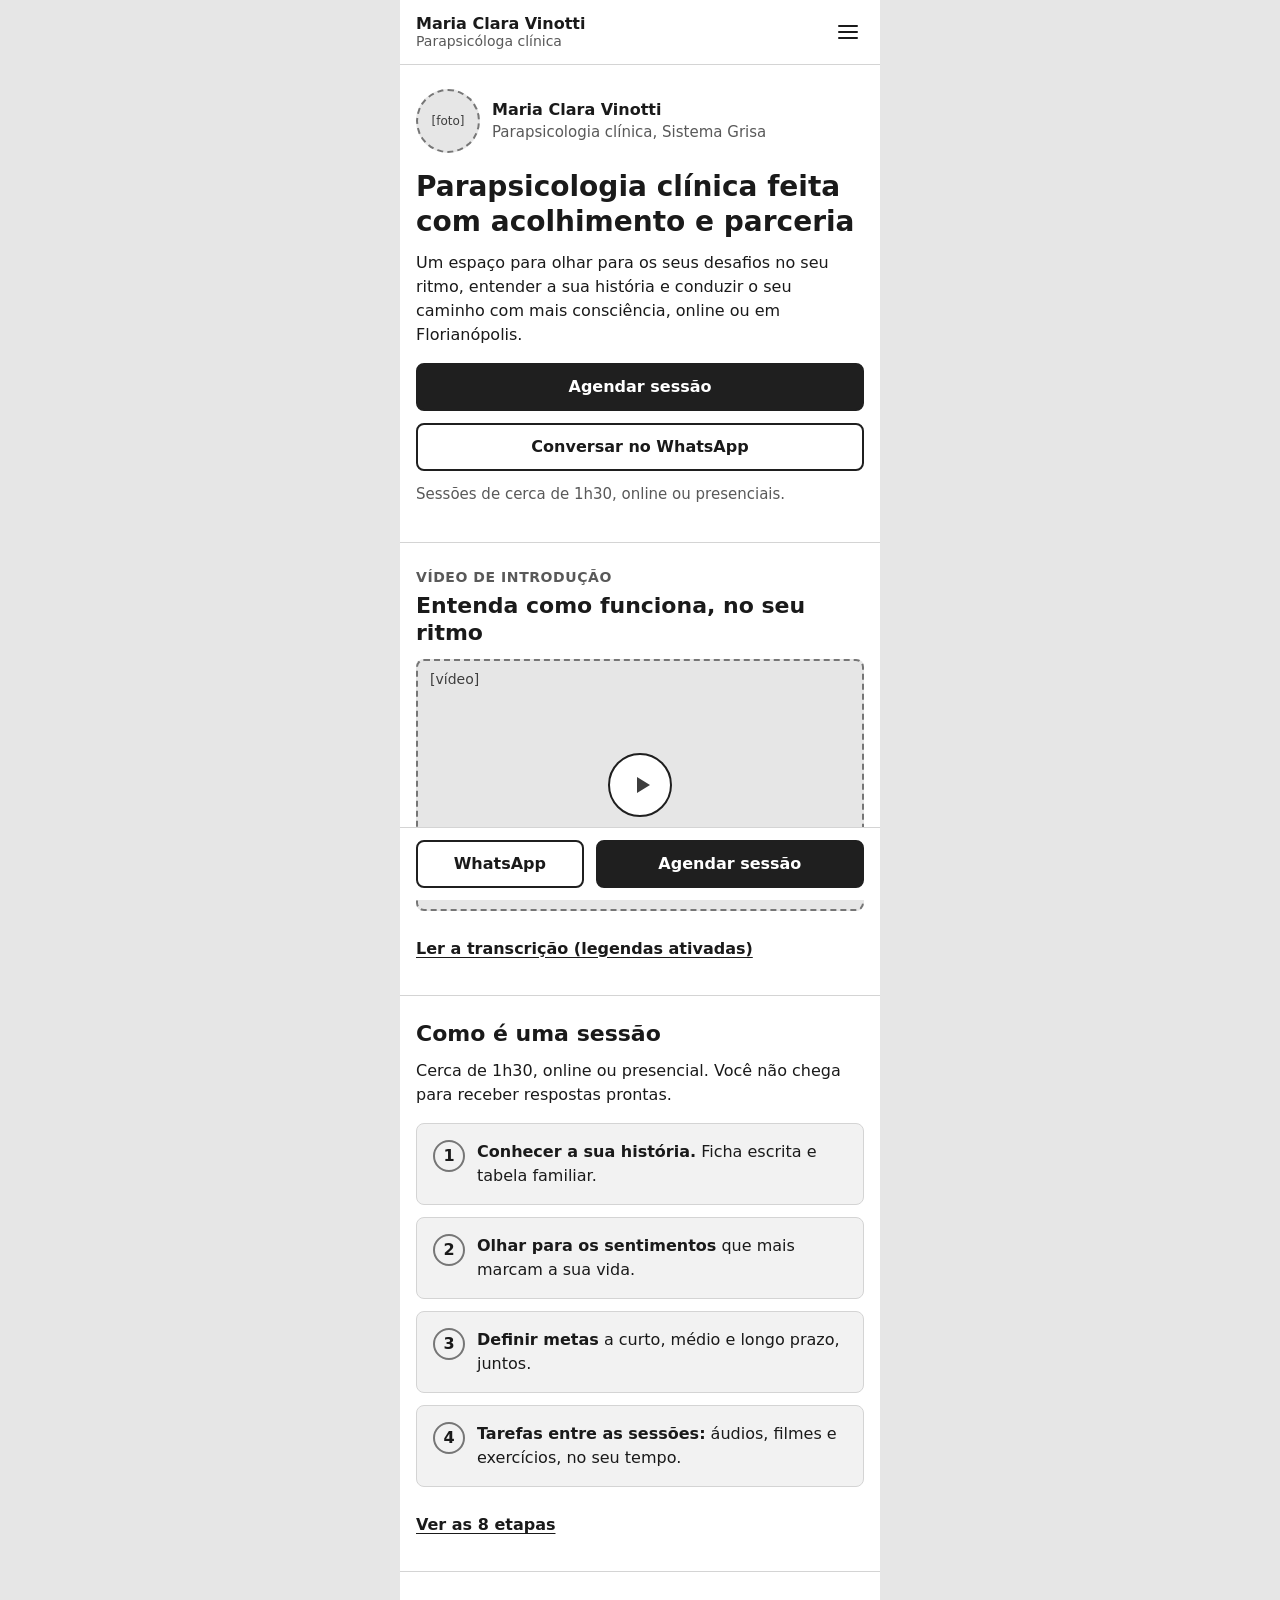
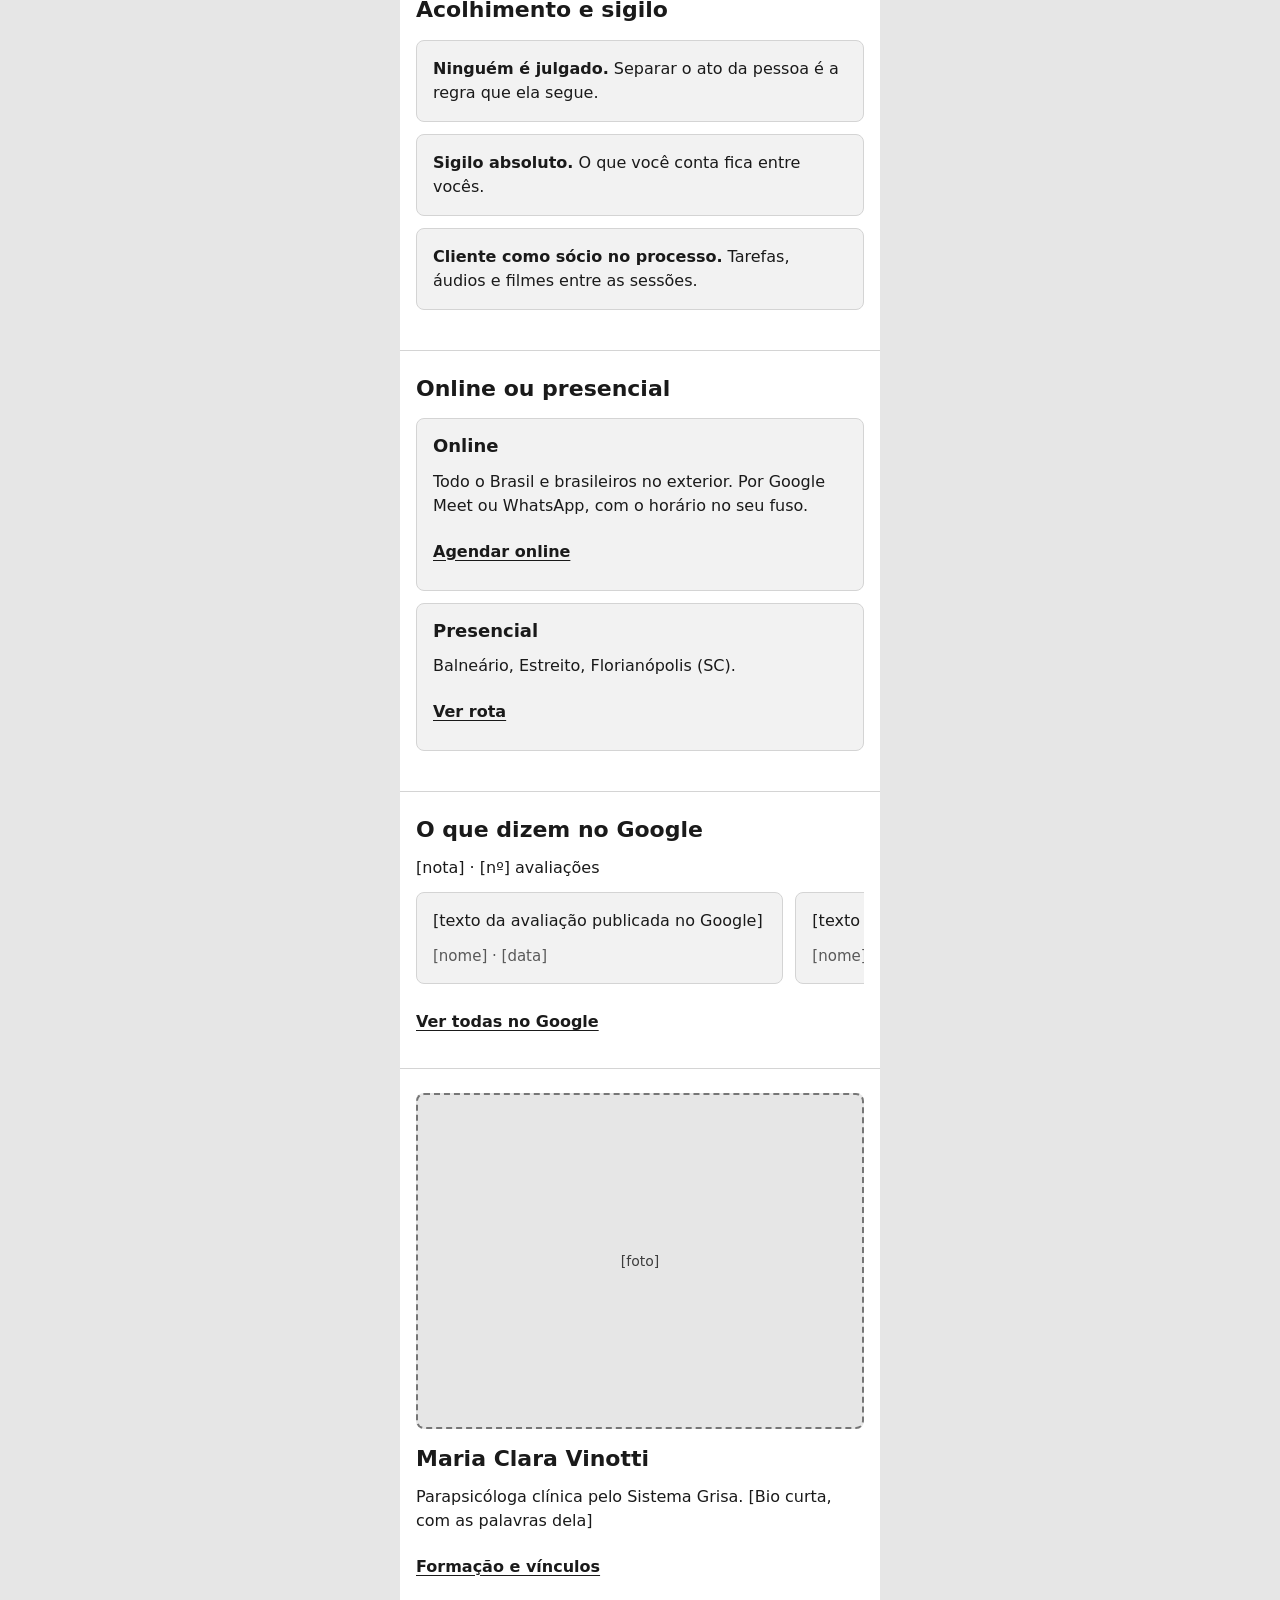
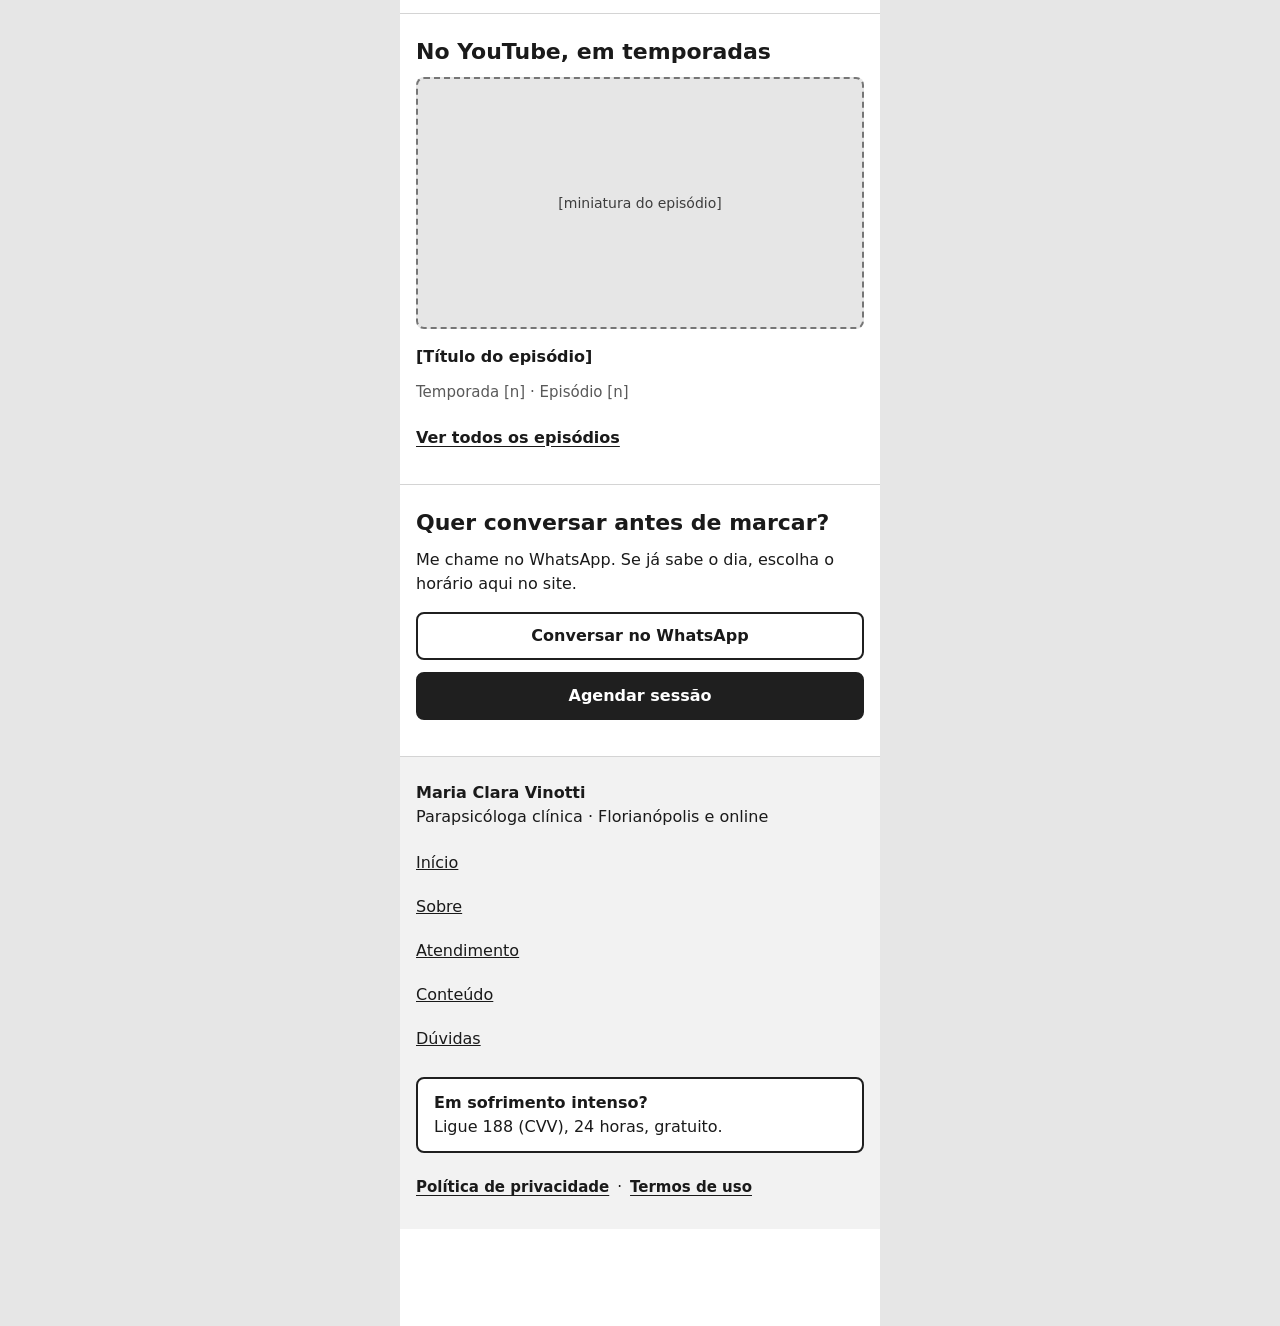
==== index.html @ f33746e4 "Etapa 6: agendamento, passos 2 e 3 Passo 2 com cartão-resumo, link Alterar que mantém as escolhas, c" ====
<!doctype html>
<html lang="pt-BR">
<head>
  <meta charset="utf-8">
  <meta name="viewport" content="width=device-width, initial-scale=1, viewport-fit=cover">
  <meta name="robots" content="noindex, nofollow">
  <title>Maria Clara Vinotti · Parapsicóloga clínica</title>
  <link rel="icon" href="data:,">
  <link rel="stylesheet" href="estilo.css">
</head>
<body>
<div class="app">

  <!-- Cabeçalho global (Início, Sobre, Atendimento, Conteúdo, Dúvidas) -->
  <header class="cabecalho" id="cabecalho-global">
    <a class="marca" href="#/inicio">
      <span class="marca-nome">Maria Clara Vinotti</span>
      <span class="marca-sub">Parapsicóloga clínica</span>
    </a>
    <button type="button" class="botao-icone" id="botao-menu" aria-label="Abrir menu" aria-expanded="false" aria-controls="menu">
      <svg viewBox="0 0 24 24" aria-hidden="true" focusable="false"><path d="M3 6h18M3 12h18M3 18h18" stroke="currentColor" stroke-width="2" stroke-linecap="round" fill="none"/></svg>
    </button>
  </header>

  <!-- Cabeçalho do fluxo de agendamento -->
  <header class="cabecalho cabecalho-fluxo" id="cabecalho-fluxo" hidden>
    <div class="fluxo-topo">
      <button type="button" class="botao-icone" id="botao-voltar" aria-label="Voltar">
        <svg viewBox="0 0 24 24" aria-hidden="true" focusable="false"><path d="M15 5l-7 7 7 7" stroke="currentColor" stroke-width="2.25" stroke-linecap="round" stroke-linejoin="round" fill="none"/></svg>
      </button>
      <h1 class="titulo-fluxo" id="titulo-fluxo" tabindex="-1">Agendar sessão</h1>
      <p class="titulo-fluxo" id="titulo-fluxo-texto" hidden>Agendar sessão</p>
    </div>
    <p class="passo-texto" id="passo-texto">Passo 1 de 3 · Modalidade, dia e horário</p>
    <div class="progresso" role="progressbar" aria-labelledby="passo-texto" aria-valuemin="0" aria-valuemax="100" aria-valuenow="33">
      <div class="progresso-barra" id="progresso-barra"></div>
    </div>
  </header>

  <main id="conteudo-principal">

    <!-- ===================== INÍCIO ===================== -->
    <section class="pagina" data-rota="inicio" hidden>
      <!-- 1. Abertura -->
      <div class="bloco">
        <div class="perfil">
          <div class="reservado reservado-redondo">[foto]</div>
          <p><strong>Maria Clara Vinotti</strong><br><span class="apoio">Parapsicologia clínica, Sistema Grisa</span></p>
        </div>
        <h1 tabindex="-1">Parapsicologia clínica feita com acolhimento e parceria</h1>
        <p>Um espaço para olhar para os seus desafios no seu ritmo, entender a sua história e conduzir o seu caminho com mais consciência, online ou em Florianópolis.</p>
        <div class="botoes">
          <a class="botao botao-principal" href="#/agendar/1" data-agendar="novo">Agendar sessão</a>
          <button type="button" class="botao botao-secundario" data-aviso="whatsapp">Conversar no WhatsApp</button>
        </div>
        <p class="apoio">Sessões de cerca de 1h30, online ou presenciais.</p>
      </div>

      <!-- 2. Vídeo -->
      <div class="bloco">
        <p class="rotulo">Vídeo de introdução</p>
        <h2>Entenda como funciona, no seu ritmo</h2>
        <div class="reservado reservado-16x9">
          <span class="reservado-texto">[vídeo]</span>
          <button type="button" class="botao-play" data-aviso="video" aria-label="Reproduzir vídeo de introdução">
            <svg viewBox="0 0 24 24" aria-hidden="true" focusable="false"><path d="M7 4l13 8-13 8z" fill="currentColor"/></svg>
          </button>
        </div>
        <button type="button" class="link" data-aviso="transcricao">Ler a transcrição (legendas ativadas)</button>
      </div>

      <!-- 3. Como é uma sessão -->
      <div class="bloco">
        <h2>Como é uma sessão</h2>
        <p>Cerca de 1h30, online ou presencial. Você não chega para receber respostas prontas.</p>
        <ol class="cartoes cartoes-numerados">
          <li class="cartao"><p><strong>Conhecer a sua história.</strong> Ficha escrita e tabela familiar.</p></li>
          <li class="cartao"><p><strong>Olhar para os sentimentos</strong> que mais marcam a sua vida.</p></li>
          <li class="cartao"><p><strong>Definir metas</strong> a curto, médio e longo prazo, juntos.</p></li>
          <li class="cartao"><p><strong>Tarefas entre as sessões:</strong> áudios, filmes e exercícios, no seu tempo.</p></li>
        </ol>
        <a class="link" href="#/atendimento/etapas">Ver as 8 etapas</a>
      </div>

      <!-- 4. Acolhimento e sigilo -->
      <div class="bloco">
        <h2>Acolhimento e sigilo</h2>
        <ul class="cartoes">
          <li class="cartao"><p><strong>Ninguém é julgado.</strong> Separar o ato da pessoa é a regra que ela segue.</p></li>
          <li class="cartao"><p><strong>Sigilo absoluto.</strong> O que você conta fica entre vocês.</p></li>
          <li class="cartao"><p><strong>Cliente como sócio no processo.</strong> Tarefas, áudios e filmes entre as sessões.</p></li>
        </ul>
      </div>

      <!-- 5. Online ou presencial -->
      <div class="bloco">
        <h2>Online ou presencial</h2>
        <div class="cartoes">
          <div class="cartao">
            <h3>Online</h3>
            <p>Todo o Brasil e brasileiros no exterior. Por Google Meet ou WhatsApp, com o horário no seu fuso.</p>
            <a class="link" href="#/agendar/1" data-agendar="online">Agendar online</a>
          </div>
          <div class="cartao">
            <h3>Presencial</h3>
            <p>Balneário, Estreito, Florianópolis (SC).</p>
            <a class="link" href="#/atendimento/presencial">Ver rota</a>
          </div>
        </div>
      </div>

      <!-- 6. Avaliações -->
      <div class="bloco">
        <h2 id="titulo-avaliacoes">O que dizem no Google</h2>
        <p>[nota] · [nº] avaliações</p>
        <ul class="rolagem-horizontal" tabindex="0" role="region" aria-labelledby="titulo-avaliacoes">
          <li class="cartao">
            <p>[texto da avaliação publicada no Google]</p>
            <p class="apoio">[nome] · [data]</p>
          </li>
          <li class="cartao">
            <p>[texto da avaliação publicada no Google]</p>
            <p class="apoio">[nome] · [data]</p>
          </li>
        </ul>
        <button type="button" class="link" data-aviso="avaliacoes">Ver todas no Google</button>
      </div>

      <!-- 7. Sobre resumido -->
      <div class="bloco">
        <div class="reservado reservado-4x3">[foto]</div>
        <h2>Maria Clara Vinotti</h2>
        <p>Parapsicóloga clínica pelo Sistema Grisa. [Bio curta, com as palavras dela]</p>
        <a class="link" href="#/sobre">Formação e vínculos</a>
      </div>

      <!-- 8. YouTube -->
      <div class="bloco">
        <h2>No YouTube, em temporadas</h2>
        <button type="button" class="reservado reservado-16x9 botao-reservado" data-aviso="video" aria-labelledby="titulo-episodio-inicio">[miniatura do episódio]</button>
        <p id="titulo-episodio-inicio"><strong>[Título do episódio]</strong></p>
        <p class="apoio">Temporada [n] · Episódio [n]</p>
        <a class="link" href="#/conteudo">Ver todos os episódios</a>
      </div>

      <!-- 9. Conversar antes -->
      <div class="bloco">
        <h2>Quer conversar antes de marcar?</h2>
        <p>Me chame no WhatsApp. Se já sabe o dia, escolha o horário aqui no site.</p>
        <div class="botoes">
          <button type="button" class="botao botao-secundario" data-aviso="whatsapp">Conversar no WhatsApp</button>
          <a class="botao botao-principal" href="#/agendar/1" data-agendar="novo">Agendar sessão</a>
        </div>
      </div>
    </section>

    <!-- ===================== SOBRE ===================== -->
    <section class="pagina" data-rota="sobre" hidden>
      <div class="bloco">
        <div class="reservado reservado-4x3">[foto profissional]</div>
        <h1 tabindex="-1">Maria Clara Vinotti</h1>
        <p class="apoio">Parapsicóloga clínica pelo Sistema Grisa</p>
        <p>[Biografia curta, com as palavras dela: quem é, há quanto tempo atende e como chegou à parapsicologia clínica.]</p>
        <div class="botoes">
          <a class="botao botao-principal" href="#/agendar/1" data-agendar="novo">Agendar sessão</a>
        </div>
      </div>

      <div class="bloco">
        <h2>Formação e vínculos</h2>
        <ul class="cartoes">
          <li class="cartao"><p><strong>Sistema Grisa.</strong> Formação inicial pelo IPAPPI e continuidade no Método Grisa.</p></li>
          <li class="cartao"><p><strong>Registro FATECPR,</strong> Curitiba.</p></li>
          <li class="cartao"><p><strong>ABPSIG.</strong> Associada, com carteira de parapsicóloga clínica.</p></li>
          <li class="cartao"><p><strong>Aprimoramento em hipnose,</strong> pelo Método Grisa.</p></li>
        </ul>
      </div>

      <div class="bloco">
        <h2>Como cheguei à parapsicologia</h2>
        <p>[Trajetória pessoal, nas palavras dela.]</p>
      </div>

      <div class="bloco">
        <h2>Como eu trabalho</h2>
        <ul class="cartoes">
          <li class="cartao"><p><strong>Ninguém é julgado.</strong> Separo o ato da pessoa.</p></li>
          <li class="cartao"><p><strong>Sigilo absoluto.</strong></p></li>
          <li class="cartao"><p><strong>Não prometo milagres.</strong> Ofereço acolhimento e parceria.</p></li>
        </ul>
      </div>

      <div class="bloco">
        <h2>Quer conversar antes de marcar?</h2>
        <div class="botoes">
          <button type="button" class="botao botao-secundario" data-aviso="whatsapp">Conversar no WhatsApp</button>
          <a class="botao botao-principal" href="#/agendar/1" data-agendar="novo">Agendar sessão</a>
        </div>
      </div>
    </section>

    <!-- ===================== ATENDIMENTO ===================== -->
    <section class="pagina" data-rota="atendimento" hidden>
      <div class="bloco">
        <h1 tabindex="-1">Atendimento</h1>
        <p>Sessões de cerca de 1h30, online ou presenciais.</p>
      </div>

      <div class="bloco">
        <h2>Online ou presencial</h2>
        <div class="cartoes">
          <div class="cartao">
            <h3>Online</h3>
            <p>Para todo o Brasil e brasileiros no exterior. Por Google Meet ou WhatsApp. Você escolhe o horário e vê no seu fuso.</p>
          </div>
          <div class="cartao" id="presencial">
            <h3 tabindex="-1">Presencial</h3>
            <p>Balneário, Estreito, Florianópolis (SC).</p>
            <div class="reservado reservado-4x3">[mapa do consultório]</div>
            <button type="button" class="botao botao-secundario" data-aviso="maps">Ver rota no Google Maps</button>
          </div>
        </div>
      </div>

      <div class="bloco">
        <h2>Horários</h2>
        <p>Terça a sexta, das 9h às 17h. Terças a quintas, até 21h.</p>
        <p class="apoio">Os horários livres aparecem na hora de agendar.</p>
      </div>

      <div class="bloco" id="etapas">
        <h2 tabindex="-1">As 8 etapas do processo</h2>
        <p>Cada pessoa segue no seu ritmo.</p>
        <ol class="cartoes cartoes-numerados">
          <li class="cartao"><p><strong>Sua história.</strong> Ficha de anamnese escrita.</p></li>
          <li class="cartao"><p><strong>Tabela familiar.</strong> A sua posição na família e a relação com os sentimentos.</p></li>
          <li class="cartao"><p><strong>Orientação.</strong> Estudos, áudios, relaxamento e respiração.</p></li>
          <li class="cartao"><p><strong>Terapia eletrônica.</strong> Áudios e filmes que ajudam a ver o passado com mais clareza.</p></li>
          <li class="cartao"><p><strong>Cinco maiores sentimentos</strong> nas principais fases da sua vida.</p></li>
          <li class="cartao"><p><strong>Metas</strong> a curto, médio e longo prazo.</p></li>
          <li class="cartao"><p><strong>Hipnose</strong> para compreender melhor a situação.</p></li>
          <li class="cartao"><p><strong>Tarefas em casa,</strong> no seu tempo, para organizar a mente.</p></li>
        </ol>
      </div>

      <div class="bloco">
        <h2>Pacote de 5 sessões</h2>
        <p>Pensado para dar sequência ao trabalho, com até 15 dias entre uma sessão e a próxima.</p>
        <p>Em caso de imprevisto, avise sobre o cancelamento e remarque o quanto antes, para não perder a continuidade.</p>
        <div class="botoes">
          <button type="button" class="botao botao-principal" data-aviso="whatsapp">Solicitar pacote pelo WhatsApp</button>
        </div>
        <p class="apoio">Os valores são informados pelo WhatsApp.</p>
      </div>

      <div class="bloco">
        <h2>Pronto para marcar?</h2>
        <div class="botoes">
          <a class="botao botao-principal" href="#/agendar/1" data-agendar="novo">Agendar sessão</a>
          <button type="button" class="botao botao-secundario" data-aviso="whatsapp">Conversar no WhatsApp</button>
        </div>
      </div>
    </section>

    <!-- ===================== CONTEÚDO ===================== -->
    <section class="pagina" data-rota="conteudo" hidden>
      <div class="bloco">
        <h1 tabindex="-1">Conteúdo</h1>
        <p>Um vídeo por semana, em temporadas, sobre um tema escolhido pela Maria Clara.</p>
      </div>

      <div class="bloco">
        <p class="rotulo">Episódio em destaque</p>
        <div class="reservado reservado-16x9">
          <span class="reservado-texto">[vídeo]</span>
          <button type="button" class="botao-play" data-aviso="video" aria-labelledby="titulo-destaque">
            <svg viewBox="0 0 24 24" aria-hidden="true" focusable="false"><path d="M7 4l13 8-13 8z" fill="currentColor"/></svg>
          </button>
        </div>
        <p id="titulo-destaque"><strong>[Título do episódio]</strong></p>
        <p class="apoio">Temporada [n] · Episódio [n]</p>
      </div>

      <div class="bloco">
        <h2 id="titulo-temporadas">Temporadas</h2>
        <div class="temporadas" role="group" aria-labelledby="titulo-temporadas">
          <button type="button" class="botao botao-alternar" data-temporada="1" aria-pressed="true">Temporada 1</button>
          <button type="button" class="botao botao-alternar" data-temporada="2" aria-pressed="false">Temporada 2</button>
          <button type="button" class="botao botao-alternar" data-temporada="3" aria-pressed="false">Temporada 3</button>
        </div>
        <ul class="episodios" id="lista-episodios"></ul>
      </div>

      <div class="bloco">
        <h2>Acompanhe no YouTube</h2>
        <div class="botoes">
          <button type="button" class="botao botao-principal" data-aviso="youtube">Inscrever-se no canal</button>
        </div>
      </div>

      <div class="bloco">
        <h2>Quer conversar antes de marcar?</h2>
        <div class="botoes">
          <button type="button" class="botao botao-secundario" data-aviso="whatsapp">Conversar no WhatsApp</button>
          <a class="botao botao-principal" href="#/agendar/1" data-agendar="novo">Agendar sessão</a>
        </div>
      </div>
    </section>

    <!-- ===================== DÚVIDAS ===================== -->
    <section class="pagina" data-rota="duvidas" hidden>
      <div class="bloco">
        <h1 tabindex="-1">Dúvidas</h1>
        <p>Respostas curtas para as perguntas de quem está chegando.</p>
      </div>

      <div class="bloco">
        <div class="acordeao">
          <details>
            <summary>O que é parapsicologia clínica?</summary>
            <div class="resposta"><p>[Explicação simples, com as palavras dela.]</p></div>
          </details>
          <details>
            <summary>Como é uma sessão?</summary>
            <div class="resposta">
              <p>Cerca de 1h30, online ou presencial. Começamos conhecendo a sua história e seguimos no seu ritmo, com metas definidas juntos.</p>
              <a class="link" href="#/atendimento/etapas">Ver as 8 etapas</a>
            </div>
          </details>
          <details>
            <summary>Alguém vai me julgar?</summary>
            <div class="resposta"><p>Não. Aqui ninguém é julgado: a regra é separar o ato da pessoa.</p></div>
          </details>
          <details>
            <summary>Meus dados ficam em sigilo?</summary>
            <div class="resposta"><p>Sim. O sigilo é absoluto.</p></div>
          </details>
          <details>
            <summary>Como funciona o atendimento online?</summary>
            <div class="resposta"><p>Por Google Meet ou WhatsApp, com o horário mostrado no seu fuso.</p></div>
          </details>
          <details>
            <summary>Como funciona o pacote de 5 sessões?</summary>
            <div class="resposta"><p>São cinco sessões, com até 15 dias entre elas. Você solicita pelo WhatsApp.</p></div>
          </details>
          <details>
            <summary>Quanto custa e como pago?</summary>
            <div class="resposta"><p>Os valores são informados pelo WhatsApp. O pagamento é por Pix, dinheiro ou transferência.</p></div>
          </details>
          <details>
            <summary>E se eu precisar remarcar?</summary>
            <div class="resposta"><p>Avise assim que souber e remarque o quanto antes, para não perder a continuidade.</p></div>
          </details>
        </div>
      </div>

      <div class="bloco">
        <h2>Não encontrou a sua dúvida?</h2>
        <div class="botoes">
          <button type="button" class="botao botao-principal" data-aviso="whatsapp">Perguntar no WhatsApp</button>
        </div>
      </div>
    </section>

    <!-- ===================== AGENDAR · PASSO 1 ===================== -->
    <section class="pagina fluxo" data-rota="agendar-1" hidden>
      <form id="form-passo1" novalidate>
        <div class="bloco">
          <fieldset class="opcoes">
            <legend>Como você prefere?</legend>
            <label class="cartao-radio">
              <input type="radio" name="modalidade" value="online">
              <span><strong>Online</strong><span class="opcao-apoio">Google Meet ou WhatsApp</span></span>
            </label>
            <label class="cartao-radio">
              <input type="radio" name="modalidade" value="presencial">
              <span><strong>Presencial</strong><span class="opcao-apoio">Balneário, Estreito</span></span>
            </label>
          </fieldset>

          <div class="campo">
            <label for="fuso">Horários no seu fuso</label>
            <select id="fuso" name="fuso">
              <option value="brasilia">Brasília (UTC−3)</option>
              <option value="lisboa">Lisboa (UTC+0)</option>
              <option value="londres">Londres (UTC+0)</option>
              <option value="nova-york">Nova York (UTC−5)</option>
            </select>
          </div>
        </div>

        <div class="bloco">
          <div class="calendario-topo">
            <button type="button" class="botao-icone botao-mes" id="mes-anterior" aria-label="Mês anterior">
              <svg viewBox="0 0 24 24" aria-hidden="true" focusable="false"><path d="M15 5l-7 7 7 7" stroke="currentColor" stroke-width="2.25" stroke-linecap="round" stroke-linejoin="round" fill="none"/></svg>
            </button>
            <p class="mes-nome" id="mes-nome" aria-live="polite"></p>
            <button type="button" class="botao-icone botao-mes" id="proximo-mes" aria-label="Próximo mês">
              <svg viewBox="0 0 24 24" aria-hidden="true" focusable="false"><path d="M9 5l7 7-7 7" stroke="currentColor" stroke-width="2.25" stroke-linecap="round" stroke-linejoin="round" fill="none"/></svg>
            </button>
          </div>
          <table class="calendario" aria-labelledby="mes-nome">
            <thead>
              <tr>
                <th scope="col"><abbr title="Domingo">D</abbr></th>
                <th scope="col"><abbr title="Segunda">S</abbr></th>
                <th scope="col"><abbr title="Terça">T</abbr></th>
                <th scope="col"><abbr title="Quarta">Q</abbr></th>
                <th scope="col"><abbr title="Quinta">Q</abbr></th>
                <th scope="col"><abbr title="Sexta">S</abbr></th>
                <th scope="col"><abbr title="Sábado">S</abbr></th>
              </tr>
            </thead>
            <tbody id="calendario-dias"></tbody>
          </table>
          <p class="apoio">Dias com borda têm horário livre. Os demais estão ocupados ou fora do atendimento.</p>

          <div class="area-horarios" id="area-horarios" hidden>
            <h2 id="titulo-dia"></h2>
            <div class="grade-horarios" id="grade-horarios" role="group" aria-labelledby="titulo-dia"></div>
            <p class="apoio">Cada sessão dura cerca de 1h30.</p>
          </div>
        </div>

        <div class="rodape-passo" id="rodape-passo1">
          <p class="erro" id="erro-passo1" aria-live="polite"></p>
          <button type="submit" class="botao botao-principal" aria-describedby="erro-passo1">Continuar</button>
          <button type="button" class="link" data-aviso="whatsapp">Prefere conversar antes? WhatsApp</button>
          <p class="cvv-linha">Em sofrimento intenso? Ligue 188 (CVV).</p>
        </div>
      </form>
    </section>

    <!-- ===================== AGENDAR · PASSO 2 ===================== -->
    <section class="pagina fluxo" data-rota="agendar-2" hidden>
      <div class="bloco">
        <div class="cartao resumo">
          <p class="resumo-linha1" id="resumo-linha1"></p>
          <p class="apoio" id="resumo-linha2"></p>
          <a class="link" href="#/agendar/1">Alterar</a>
        </div>
      </div>

      <form class="bloco" id="form-passo2" novalidate>
        <div class="campo">
          <label for="nome">Nome completo</label>
          <input type="text" id="nome" name="nome" autocomplete="name" aria-describedby="erro-nome">
          <p class="erro" id="erro-nome"></p>
        </div>

        <div class="campo">
          <label for="email">E-mail</label>
          <p class="apoio campo-apoio" id="apoio-email">Para receber o convite com o link do Google Meet.</p>
          <input type="email" id="email" name="email" autocomplete="email" aria-describedby="apoio-email erro-email">
          <p class="erro" id="erro-email"></p>
        </div>

        <div class="campo">
          <label for="whatsapp">WhatsApp</label>
          <p class="apoio campo-apoio" id="apoio-whatsapp">Com DDD, ou com o código do país se você mora fora.</p>
          <input type="tel" id="whatsapp" name="whatsapp" autocomplete="tel" aria-describedby="apoio-whatsapp erro-whatsapp">
          <p class="erro" id="erro-whatsapp"></p>
        </div>

        <div class="campo">
          <label for="como-conheceu">Como conheceu?</label>
          <select id="como-conheceu" name="como-conheceu" aria-describedby="erro-como-conheceu">
            <option value=""></option>
            <option>Pesquisa no Google</option>
            <option>Indicação</option>
            <option>YouTube</option>
            <option>Redes sociais</option>
            <option>Outro</option>
          </select>
          <p class="erro" id="erro-como-conheceu"></p>
        </div>

        <div class="campo">
          <label class="caixa-selecao" for="privacidade">
            <input type="checkbox" id="privacidade" name="privacidade" aria-describedby="erro-privacidade">
            <span>Li a política de privacidade. Nome, e-mail e telefone são usados só para marcar e confirmar a sessão, e vistos pela Maria Clara e pela ferramenta de agendamento.</span>
          </label>
          <p class="erro" id="erro-privacidade"></p>
        </div>

        <div class="botoes">
          <button type="submit" class="botao botao-principal">Enviar solicitação</button>
        </div>
        <p class="apoio">Na primeira sessão, a Maria Clara confirma o horário.</p>
        <p class="apoio">Em sofrimento intenso? Ligue 188 (CVV).</p>
      </form>
    </section>

    <!-- ===================== AGENDAR · PASSO 3 ===================== -->
    <section class="pagina fluxo" data-rota="agendar-3" hidden>
      <div class="bloco">
        <div class="icone-ok" aria-hidden="true">✓</div>
        <h1 role="status" tabindex="-1">Solicitação enviada</h1>
        <p>A Maria Clara recebeu o seu pedido e confirma o horário por e-mail e WhatsApp em até 1 dia útil.</p>
        <div class="cartao resumo">
          <p class="resumo-linha1" id="confirmacao-linha1"></p>
          <p class="apoio" id="confirmacao-linha2"></p>
        </div>
      </div>

      <div class="bloco">
        <h2>O que acontece agora</h2>
        <ol class="cartoes cartoes-numerados">
          <li class="cartao"><p>Você recebe a confirmação do horário.</p></li>
          <li class="cartao"><p>Se for online, o convite com o link do Google Meet chega no seu e-mail. Se for presencial, a rota para o consultório.</p></li>
          <li class="cartao"><p>Na primeira sessão, você preenche uma ficha escrita sobre a sua história.</p></li>
        </ol>
        <div class="botoes">
          <button type="button" class="botao botao-secundario" data-aviso="whatsapp">Conversar no WhatsApp</button>
          <button type="button" class="botao botao-principal" id="voltar-inicio">Voltar ao início</button>
        </div>
        <div class="caixa-cvv">
          <p><strong>Em sofrimento intenso?</strong></p>
          <p>Ligue 188 (CVV), 24 horas, gratuito.</p>
        </div>
      </div>
    </section>

  </main>

  <!-- Rodapé global -->
  <footer class="rodape" id="rodape">
    <p class="rodape-nome">Maria Clara Vinotti</p>
    <p>Parapsicóloga clínica · Florianópolis e online</p>
    <ul>
      <li><a href="#/inicio">Início</a></li>
      <li><a href="#/sobre">Sobre</a></li>
      <li><a href="#/atendimento">Atendimento</a></li>
      <li><a href="#/conteudo">Conteúdo</a></li>
      <li><a href="#/duvidas">Dúvidas</a></li>
    </ul>
    <div class="caixa-cvv">
      <p><strong>Em sofrimento intenso?</strong></p>
      <p>Ligue 188 (CVV), 24 horas, gratuito.</p>
    </div>
    <p class="rodape-legal">
      <button type="button" class="link" data-aviso="pagina">Política de privacidade</button>
      <span aria-hidden="true">·</span>
      <button type="button" class="link" data-aviso="pagina">Termos de uso</button>
    </p>
  </footer>

</div>

<!-- Barra fixa na base -->
<div class="barra-fixa" id="barra-fixa">
  <button type="button" class="botao botao-secundario" data-aviso="whatsapp">WhatsApp</button>
  <a class="botao botao-principal" href="#/agendar/1" data-agendar="novo">Agendar sessão</a>
</div>

<!-- Menu -->
<div class="menu-fundo" id="menu-fundo" hidden></div>
<nav class="menu" id="menu" tabindex="-1" hidden>
  <ul>
    <li><a href="#/inicio">Início</a></li>
    <li><a href="#/sobre">Sobre</a></li>
    <li><a href="#/atendimento">Atendimento</a></li>
    <li><a href="#/conteudo">Conteúdo</a></li>
    <li><a href="#/duvidas">Dúvidas</a></li>
  </ul>
  <button type="button" class="botao botao-secundario" id="botao-fechar-menu">Fechar</button>
</nav>

<!-- Aviso temporário das interações simuladas -->
<div class="aviso" id="aviso" role="status" aria-live="polite"></div>

<script src="app.js"></script>
</body>
</html>
---- estilo.css ----
/* Percurso: protótipo de teste em fidelidade baixa.
   Só cinzas neutros e uma cor escura para os botões principais. */

:root {
  --fundo: #ffffff;
  --superficie: #f2f2f2;
  --superficie-forte: #e6e6e6;
  --linha: #d4d4d4;
  --borda: #767676;      /* bordas de controles: contraste ≥ 3:1 */
  --texto: #1a1a1a;
  --texto-suave: #595959; /* ≥ 4,5:1 sobre branco e sobre --superficie */
  --escuro: #1f1f1f;      /* botões principais */
  --sobre-escuro: #ffffff;
  --foco: #1a1a1a;
  --altura-barra: 0px;    /* atualizada pelo app.js */
  --raio: 8px;
  color-scheme: light;
}

*,
*::before,
*::after {
  box-sizing: border-box;
}

html {
  -webkit-text-size-adjust: 100%;
  text-size-adjust: 100%;
}

body {
  margin: 0;
  background: var(--superficie-forte);
  color: var(--texto);
  font-family: system-ui, -apple-system, "Segoe UI", Roboto, sans-serif;
  font-size: 1rem;
  line-height: 1.5;
  -webkit-tap-highlight-color: rgba(0, 0, 0, 0.08);
}

body.menu-aberto {
  overflow: hidden;
}

[hidden] {
  display: none !important;
}

.app {
  max-width: 480px;
  min-height: 100vh;
  margin: 0 auto;
  background: var(--fundo);
  padding-bottom: calc(var(--altura-barra) + 24px);
}

h1,
h2,
h3 {
  line-height: 1.25;
  margin: 0 0 12px;
}

h1 {
  font-size: 1.75rem;
}

h2 {
  font-size: 1.375rem;
}

h3 {
  font-size: 1.125rem;
}

p {
  margin: 0 0 12px;
}

ul,
ol {
  margin: 0 0 12px;
  padding-left: 1.25rem;
}

a {
  color: inherit;
}

button,
input,
select {
  font: inherit;
  color: inherit;
}

input[type="radio"],
input[type="checkbox"] {
  accent-color: var(--escuro);
}

/* Foco visível em tudo que é interativo */
:focus-visible {
  outline: 3px solid var(--foco);
  outline-offset: 2px;
}

/* Títulos recebem foco por programa ao trocar de rota; não precisam de anel */
h1[tabindex="-1"]:focus,
h2[tabindex="-1"]:focus,
h3[tabindex="-1"]:focus {
  outline: none;
}

[id] {
  scroll-margin-top: 88px;
}

/* ---------- Blocos de página ---------- */

.bloco {
  padding: 24px 16px;
  border-bottom: 1px solid var(--linha);
}

.bloco:last-child {
  border-bottom: 0;
}

.rotulo {
  font-size: 0.875rem;
  font-weight: 600;
  text-transform: uppercase;
  letter-spacing: 0.04em;
  color: var(--texto-suave);
  margin-bottom: 4px;
}

.apoio {
  font-size: 0.9375rem;
  color: var(--texto-suave);
}

.botoes {
  display: flex;
  flex-direction: column;
  gap: 12px;
  margin: 16px 0 12px;
}

/* ---------- Botões e links ---------- */

.botao {
  display: inline-flex;
  align-items: center;
  justify-content: center;
  min-height: 48px;
  padding: 10px 20px;
  border-radius: var(--raio);
  border: 2px solid var(--escuro);
  font-weight: 600;
  text-align: center;
  text-decoration: none;
  cursor: pointer;
  width: 100%;
}

.botao-principal {
  background: var(--escuro);
  color: var(--sobre-escuro);
}

.botao-secundario {
  background: var(--fundo);
  color: var(--texto);
}

.link {
  display: inline-flex;
  align-items: center;
  min-height: 44px;
  padding: 0;
  border: 0;
  background: none;
  font-weight: 600;
  text-decoration: underline;
  text-underline-offset: 3px;
  cursor: pointer;
  text-align: left;
}

/* ---------- Cartões ---------- */

.cartoes {
  list-style: none;
  padding: 0;
  margin: 16px 0;
  display: grid;
  gap: 12px;
}

.cartao {
  background: var(--superficie);
  border: 1px solid var(--linha);
  border-radius: var(--raio);
  padding: 16px;
}

.cartao > :last-child {
  margin-bottom: 0;
}

.cartoes-numerados {
  counter-reset: cartao;
}

.cartoes-numerados > li {
  counter-increment: cartao;
  display: grid;
  grid-template-columns: 32px 1fr;
  gap: 12px;
  align-items: start;
}

.cartoes-numerados > li::before {
  content: counter(cartao);
  display: grid;
  place-items: center;
  width: 32px;
  height: 32px;
  border-radius: 50%;
  border: 2px solid var(--borda);
  font-weight: 700;
}

/* ---------- Espaços reservados (imagens e vídeos) ---------- */

.reservado {
  display: grid;
  place-items: center;
  background: var(--superficie-forte);
  border: 2px dashed var(--borda);
  border-radius: var(--raio);
  color: #3d3d3d;
  font-size: 0.875rem;
  text-align: center;
  padding: 8px;
  margin: 0 0 16px;
}

.reservado-16x9 {
  aspect-ratio: 16 / 9;
  position: relative;
}

.reservado-4x3 {
  aspect-ratio: 4 / 3;
}

.reservado-redondo {
  width: 64px;
  height: 64px;
  border-radius: 50%;
  margin: 0;
  font-size: 0.75rem;
  flex: none;
}

.botao-play {
  position: absolute;
  inset: 0;
  margin: auto;
  width: 64px;
  height: 64px;
  border-radius: 50%;
  border: 2px solid var(--escuro);
  background: var(--fundo);
  display: grid;
  place-items: center;
  cursor: pointer;
}

.botao-play svg {
  width: 24px;
  height: 24px;
  margin-left: 4px;
}

.reservado-16x9 .reservado-texto {
  position: absolute;
  top: 8px;
  left: 12px;
}

.botao-reservado {
  width: 100%;
  cursor: pointer;
  font: inherit;
  font-size: 0.875rem;
}

.perfil {
  display: flex;
  align-items: center;
  gap: 12px;
  margin-bottom: 16px;
}

.perfil p {
  margin: 0;
  line-height: 1.35;
}

/* Avaliações em rolagem horizontal */
.rolagem-horizontal {
  list-style: none;
  display: flex;
  gap: 12px;
  overflow-x: auto;
  scroll-snap-type: x mandatory;
  padding: 0 0 8px;
  margin: 0 0 8px;
}

.rolagem-horizontal > li {
  flex: 0 0 82%;
  scroll-snap-align: start;
}

/* Botões que alternam (temporadas) */
.temporadas {
  display: grid;
  grid-template-columns: repeat(3, 1fr);
  gap: 8px;
  margin: 0 0 16px;
}

.botao-alternar {
  min-height: 44px;
  padding: 8px 4px;
  background: var(--fundo);
  color: var(--texto);
  border-color: var(--borda);
  font-size: 0.9375rem;
}

.botao-alternar[aria-pressed="true"] {
  background: var(--escuro);
  border-color: var(--escuro);
  color: var(--sobre-escuro);
}

/* Lista de episódios */
.episodios {
  list-style: none;
  padding: 0;
  margin: 0;
  display: grid;
  gap: 12px;
}

.episodio {
  display: grid;
  grid-template-columns: 128px 1fr;
  gap: 12px;
  align-items: center;
  width: 100%;
  min-height: 72px;
  padding: 0;
  border: 0;
  background: none;
  text-align: left;
  cursor: pointer;
}

.episodio .reservado {
  margin: 0;
  aspect-ratio: 16 / 9;
  font-size: 0.75rem;
  line-height: 1.2;
}

.episodio-titulo {
  display: block;
  font-weight: 600;
}

.episodio-duracao {
  display: block;
  font-size: 0.9375rem;
  color: var(--texto-suave);
}

/* Acordeão */
.acordeao details {
  border-bottom: 1px solid var(--linha);
}

.acordeao details:first-child {
  border-top: 1px solid var(--linha);
}

.acordeao summary {
  display: flex;
  align-items: center;
  justify-content: space-between;
  gap: 12px;
  min-height: 56px;
  padding: 8px 0;
  font-weight: 600;
  cursor: pointer;
  list-style: none;
}

.acordeao summary::-webkit-details-marker {
  display: none;
}

.acordeao summary::after {
  content: "+";
  flex: none;
  font-size: 1.5rem;
  font-weight: 400;
  line-height: 1;
}

.acordeao details[open] summary::after {
  content: "−";
}

.resposta {
  padding: 0 0 16px;
}

/* ---------- Cabeçalho global ---------- */

.cabecalho {
  position: sticky;
  top: 0;
  z-index: 20;
  background: var(--fundo);
  border-bottom: 1px solid var(--linha);
  display: flex;
  align-items: center;
  justify-content: space-between;
  gap: 12px;
  padding: 8px 8px 8px 16px;
}

.marca {
  display: flex;
  flex-direction: column;
  justify-content: center;
  min-height: 44px;
  text-decoration: none;
  line-height: 1.2;
}

.marca-nome {
  font-weight: 700;
}

.marca-sub {
  font-size: 0.875rem;
  color: var(--texto-suave);
}

.botao-icone {
  display: grid;
  place-items: center;
  width: 48px;
  height: 48px;
  border: 0;
  border-radius: var(--raio);
  background: none;
  cursor: pointer;
  flex: none;
}

.botao-icone svg {
  width: 24px;
  height: 24px;
}

/* ---------- Menu ---------- */

.menu-fundo {
  position: fixed;
  inset: 0;
  z-index: 40;
  background: rgba(0, 0, 0, 0.45);
}

.menu {
  position: fixed;
  top: 0;
  bottom: 0;
  right: max(0px, calc((100vw - 480px) / 2));
  z-index: 50;
  width: min(320px, 85vw);
  background: var(--fundo);
  padding: 16px;
  overflow-y: auto;
  border-left: 1px solid var(--linha);
}

.menu:focus {
  outline: none;
}

.menu ul {
  list-style: none;
  padding: 0;
  margin: 0 0 16px;
}

.menu li a {
  display: flex;
  align-items: center;
  min-height: 48px;
  padding: 0 8px;
  font-size: 1.125rem;
  font-weight: 600;
  text-decoration: none;
  border-bottom: 1px solid var(--linha);
}

.menu li a[aria-current="page"] {
  text-decoration: underline;
  text-underline-offset: 4px;
}

/* ---------- Barra fixa na base ---------- */

.barra-fixa {
  position: fixed;
  left: 0;
  right: 0;
  bottom: 0;
  z-index: 30;
  max-width: 480px;
  margin: 0 auto;
  background: var(--fundo);
  border-top: 1px solid var(--linha);
  padding: 12px 16px calc(12px + env(safe-area-inset-bottom));
  display: grid;
  grid-template-columns: 1fr 1.6fr;
  gap: 12px;
}

/* ---------- Rodapé ---------- */

.rodape {
  padding: 24px 16px 8px;
  background: var(--superficie);
  border-top: 1px solid var(--linha);
}

.rodape-nome {
  font-weight: 700;
  margin-bottom: 0;
}

.rodape ul {
  list-style: none;
  padding: 0;
  margin: 12px 0 16px;
}

.rodape li a {
  display: flex;
  align-items: center;
  min-height: 44px;
}

.caixa-cvv {
  border: 2px solid var(--escuro);
  border-radius: var(--raio);
  background: var(--fundo);
  padding: 12px 16px;
  margin: 0 0 12px;
}

.caixa-cvv p {
  margin: 0;
}

.rodape-legal {
  display: flex;
  align-items: center;
  flex-wrap: wrap;
  gap: 0 8px;
  font-size: 0.9375rem;
}

/* ---------- Fluxo de agendamento ---------- */

.cabecalho-fluxo {
  display: block;
  padding: 8px 16px 12px 8px;
}

.fluxo-topo {
  display: flex;
  align-items: center;
  gap: 4px;
}

.titulo-fluxo {
  margin: 0;
  font-size: 1.25rem;
  font-weight: 700;
  line-height: 1.25;
}

#titulo-fluxo-texto {
  display: flex;
  align-items: center;
  min-height: 48px;
  margin-left: 8px;
}

.passo-texto {
  margin: 4px 0 8px 8px;
  font-size: 0.9375rem;
  color: var(--texto-suave);
}

.progresso {
  height: 8px;
  margin-left: 8px;
  border-radius: 4px;
  background: var(--linha);
  overflow: hidden;
}

.progresso-barra {
  height: 100%;
  width: 33%;
  background: var(--escuro);
}

fieldset {
  border: 0;
  margin: 0 0 20px;
  padding: 0;
  min-width: 0;
}

legend,
.campo > label {
  display: block;
  padding: 0;
  margin-bottom: 8px;
  font-size: 1.0625rem;
  font-weight: 700;
}

.cartao-radio {
  display: flex;
  align-items: center;
  gap: 12px;
  min-height: 64px;
  padding: 12px 16px;
  margin-bottom: 8px;
  border: 2px solid var(--borda);
  border-radius: var(--raio);
  cursor: pointer;
}

.cartao-radio:has(input:checked) {
  border-color: var(--escuro);
  background: var(--superficie);
  box-shadow: inset 0 0 0 1px var(--escuro);
}

.cartao-radio input {
  width: 22px;
  height: 22px;
  margin: 0;
  flex: none;
}

.opcao-apoio {
  display: block;
  font-size: 0.9375rem;
  color: var(--texto-suave);
}

.campo {
  margin-bottom: 20px;
}

.campo:last-child {
  margin-bottom: 0;
}

select,
input[type="text"],
input[type="email"],
input[type="tel"] {
  display: block;
  width: 100%;
  min-height: 48px;
  padding: 10px 12px;
  border: 2px solid var(--borda);
  border-radius: var(--raio);
  background-color: var(--fundo);
}

select {
  -webkit-appearance: none;
  appearance: none;
  padding-right: 40px;
  background-image: url("data:image/svg+xml,%3Csvg xmlns='http://www.w3.org/2000/svg' viewBox='0 0 24 24'%3E%3Cpath d='M6 9l6 6 6-6' stroke='%231a1a1a' stroke-width='2.25' fill='none' stroke-linecap='round' stroke-linejoin='round'/%3E%3C/svg%3E");
  background-repeat: no-repeat;
  background-position: right 12px center;
  background-size: 20px;
}

[aria-invalid="true"] {
  border-color: var(--escuro) !important;
  border-width: 3px !important;
}

.erro {
  margin: 6px 0 0;
  padding-left: 8px;
  border-left: 4px solid var(--escuro);
  font-weight: 600;
}

.erro:empty {
  margin: 0;
  padding: 0;
  border: 0;
}

/* Calendário */
.calendario-topo {
  display: flex;
  align-items: center;
  justify-content: space-between;
  gap: 8px;
  margin-bottom: 8px;
}

.mes-nome {
  margin: 0;
  font-size: 1.125rem;
  font-weight: 700;
}

.botao-mes {
  border: 2px solid var(--borda);
}

.botao-mes:disabled {
  border-color: var(--linha);
  color: #9e9e9e;
  cursor: default;
}

.calendario {
  width: 100%;
  table-layout: fixed;
  border-collapse: separate;
  border-spacing: 3px 4px;
  margin: 0 0 12px;
}

.calendario th {
  padding: 4px 0;
  font-size: 0.875rem;
  font-weight: 600;
  color: var(--texto-suave);
}

.calendario abbr {
  text-decoration: none;
}

.calendario td {
  padding: 0;
  text-align: center;
  height: 44px;
}

.dia {
  width: 100%;
  height: 44px;
  padding: 0;
  border: 2px solid var(--borda);
  border-radius: var(--raio);
  background: var(--fundo);
  font-weight: 600;
  cursor: pointer;
}

.dia[aria-pressed="true"],
.horario[aria-pressed="true"] {
  background: var(--escuro);
  border-color: var(--escuro);
  color: var(--sobre-escuro);
}

.dia-indisponivel {
  color: #6b6b6b;
}

.area-horarios {
  margin-top: 20px;
  scroll-margin-bottom: calc(var(--altura-barra) + 16px);
}

.grade-horarios {
  display: grid;
  grid-template-columns: repeat(3, 1fr);
  gap: 8px;
  margin-bottom: 12px;
}

.horario {
  min-height: 48px;
  border: 2px solid var(--borda);
  border-radius: var(--raio);
  background: var(--fundo);
  font-weight: 600;
  cursor: pointer;
}

/* Passos 2 e 3 */
.resumo-linha1 {
  font-weight: 700;
  margin-bottom: 4px;
}

.resumo .apoio {
  margin-bottom: 4px;
}

.campo-apoio {
  margin: -4px 0 8px;
}

.caixa-selecao {
  display: flex;
  align-items: flex-start;
  gap: 12px;
  min-height: 44px;
  padding: 4px 0;
  cursor: pointer;
}

.caixa-selecao input {
  width: 24px;
  height: 24px;
  margin: 2px 0 0;
  flex: none;
}

.icone-ok {
  display: grid;
  place-items: center;
  width: 64px;
  height: 64px;
  margin-bottom: 16px;
  border-radius: 50%;
  border: 3px solid var(--escuro);
  font-size: 2rem;
  font-weight: 700;
  line-height: 1;
}

/* Rodapé fixo do passo 1 */
.rodape-passo {
  position: fixed;
  left: 0;
  right: 0;
  bottom: 0;
  z-index: 30;
  max-width: 480px;
  margin: 0 auto;
  display: grid;
  gap: 4px;
  padding: 12px 16px calc(8px + env(safe-area-inset-bottom));
  background: var(--fundo);
  border-top: 1px solid var(--linha);
}

.rodape-passo .erro {
  margin: 0 0 6px;
}

.rodape-passo .erro:empty {
  margin: 0;
}

.rodape-passo .link {
  justify-self: center;
}

.cvv-linha {
  margin: 0;
  font-size: 0.9375rem;
  text-align: center;
}

/* ---------- Aviso temporário ---------- */

.aviso {
  position: fixed;
  left: 16px;
  right: 16px;
  bottom: calc(var(--altura-barra) + 12px);
  z-index: 60;
  max-width: 448px;
  margin: 0 auto;
  background: var(--escuro);
  color: var(--sobre-escuro);
  border-radius: var(--raio);
  padding: 12px 16px;
  text-align: center;
}

.aviso:empty {
  padding: 0;
  background: none;
}
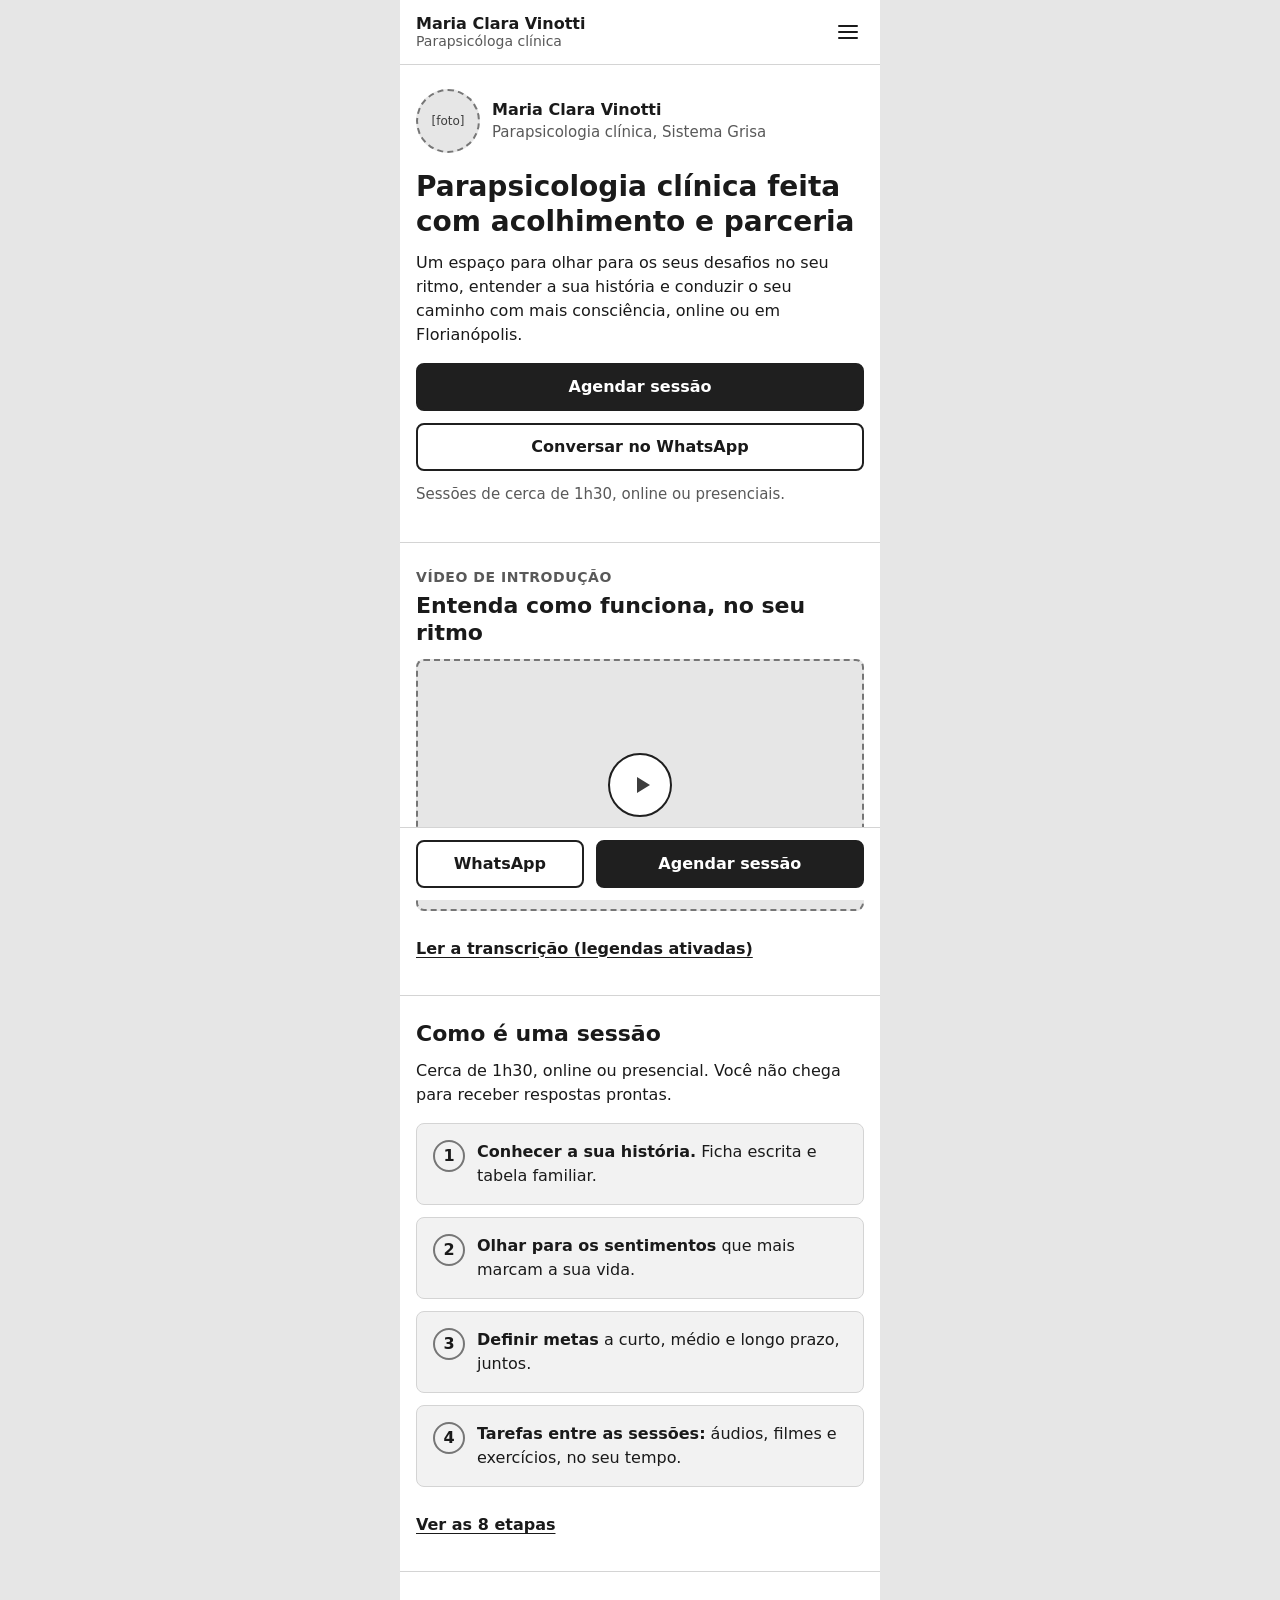
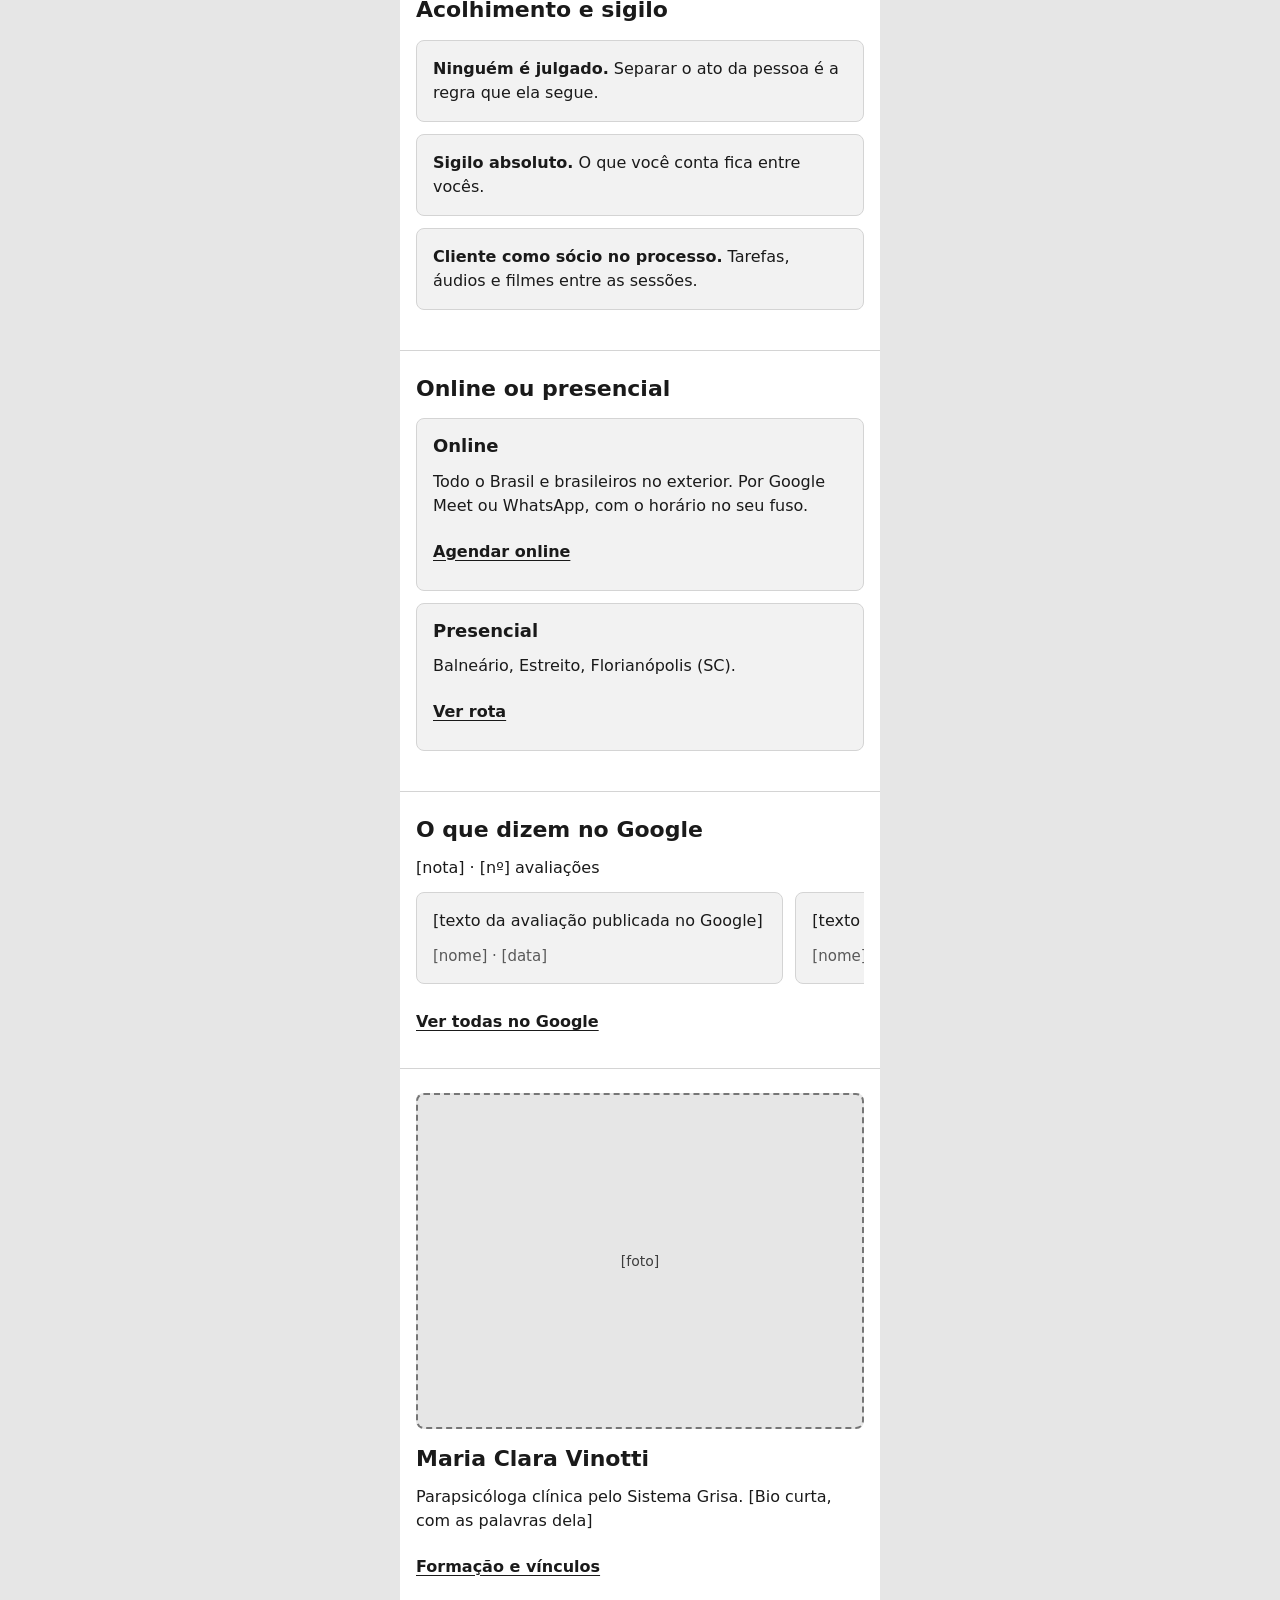
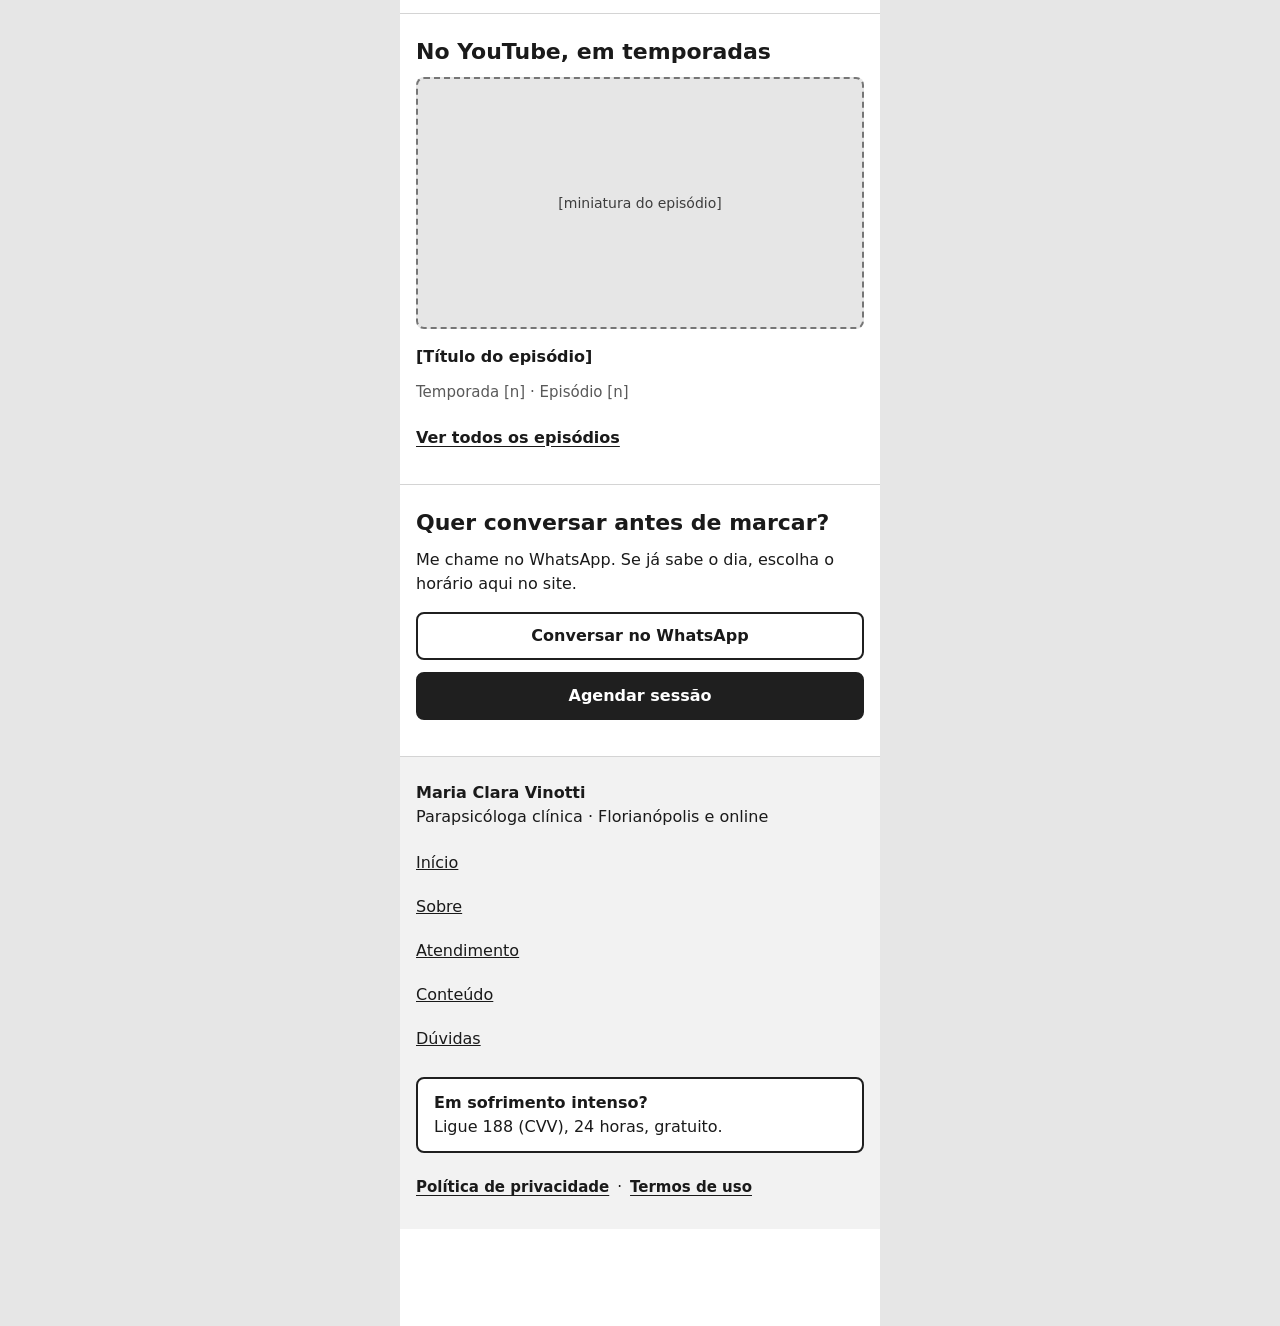
==== commit ee519137: "Etapa 7: verificação dos critérios de aceite e ajustes Remove textos que não estavam na especificaçã" ====
--- a/index.html
+++ b/index.html
@@ -4,7 +4,7 @@
   <meta charset="utf-8">
   <meta name="viewport" content="width=device-width, initial-scale=1, viewport-fit=cover">
   <meta name="robots" content="noindex, nofollow">
-  <title>Maria Clara Vinotti · Parapsicóloga clínica</title>
+  <title>Maria Clara Vinotti</title>
   <link rel="icon" href="data:,">
   <link rel="stylesheet" href="estilo.css">
 </head>
@@ -61,7 +61,6 @@
         <p class="rotulo">Vídeo de introdução</p>
         <h2>Entenda como funciona, no seu ritmo</h2>
         <div class="reservado reservado-16x9">
-          <span class="reservado-texto">[vídeo]</span>
           <button type="button" class="botao-play" data-aviso="video" aria-label="Reproduzir vídeo de introdução">
             <svg viewBox="0 0 24 24" aria-hidden="true" focusable="false"><path d="M7 4l13 8-13 8z" fill="currentColor"/></svg>
           </button>
@@ -272,7 +271,6 @@
       <div class="bloco">
         <p class="rotulo">Episódio em destaque</p>
         <div class="reservado reservado-16x9">
-          <span class="reservado-texto">[vídeo]</span>
           <button type="button" class="botao-play" data-aviso="video" aria-labelledby="titulo-destaque">
             <svg viewBox="0 0 24 24" aria-hidden="true" focusable="false"><path d="M7 4l13 8-13 8z" fill="currentColor"/></svg>
           </button>
--- a/estilo.css
+++ b/estilo.css
@@ -286,12 +286,6 @@
   margin-left: 4px;
 }
 
-.reservado-16x9 .reservado-texto {
-  position: absolute;
-  top: 8px;
-  left: 12px;
-}
-
 .botao-reservado {
   width: 100%;
   cursor: pointer;
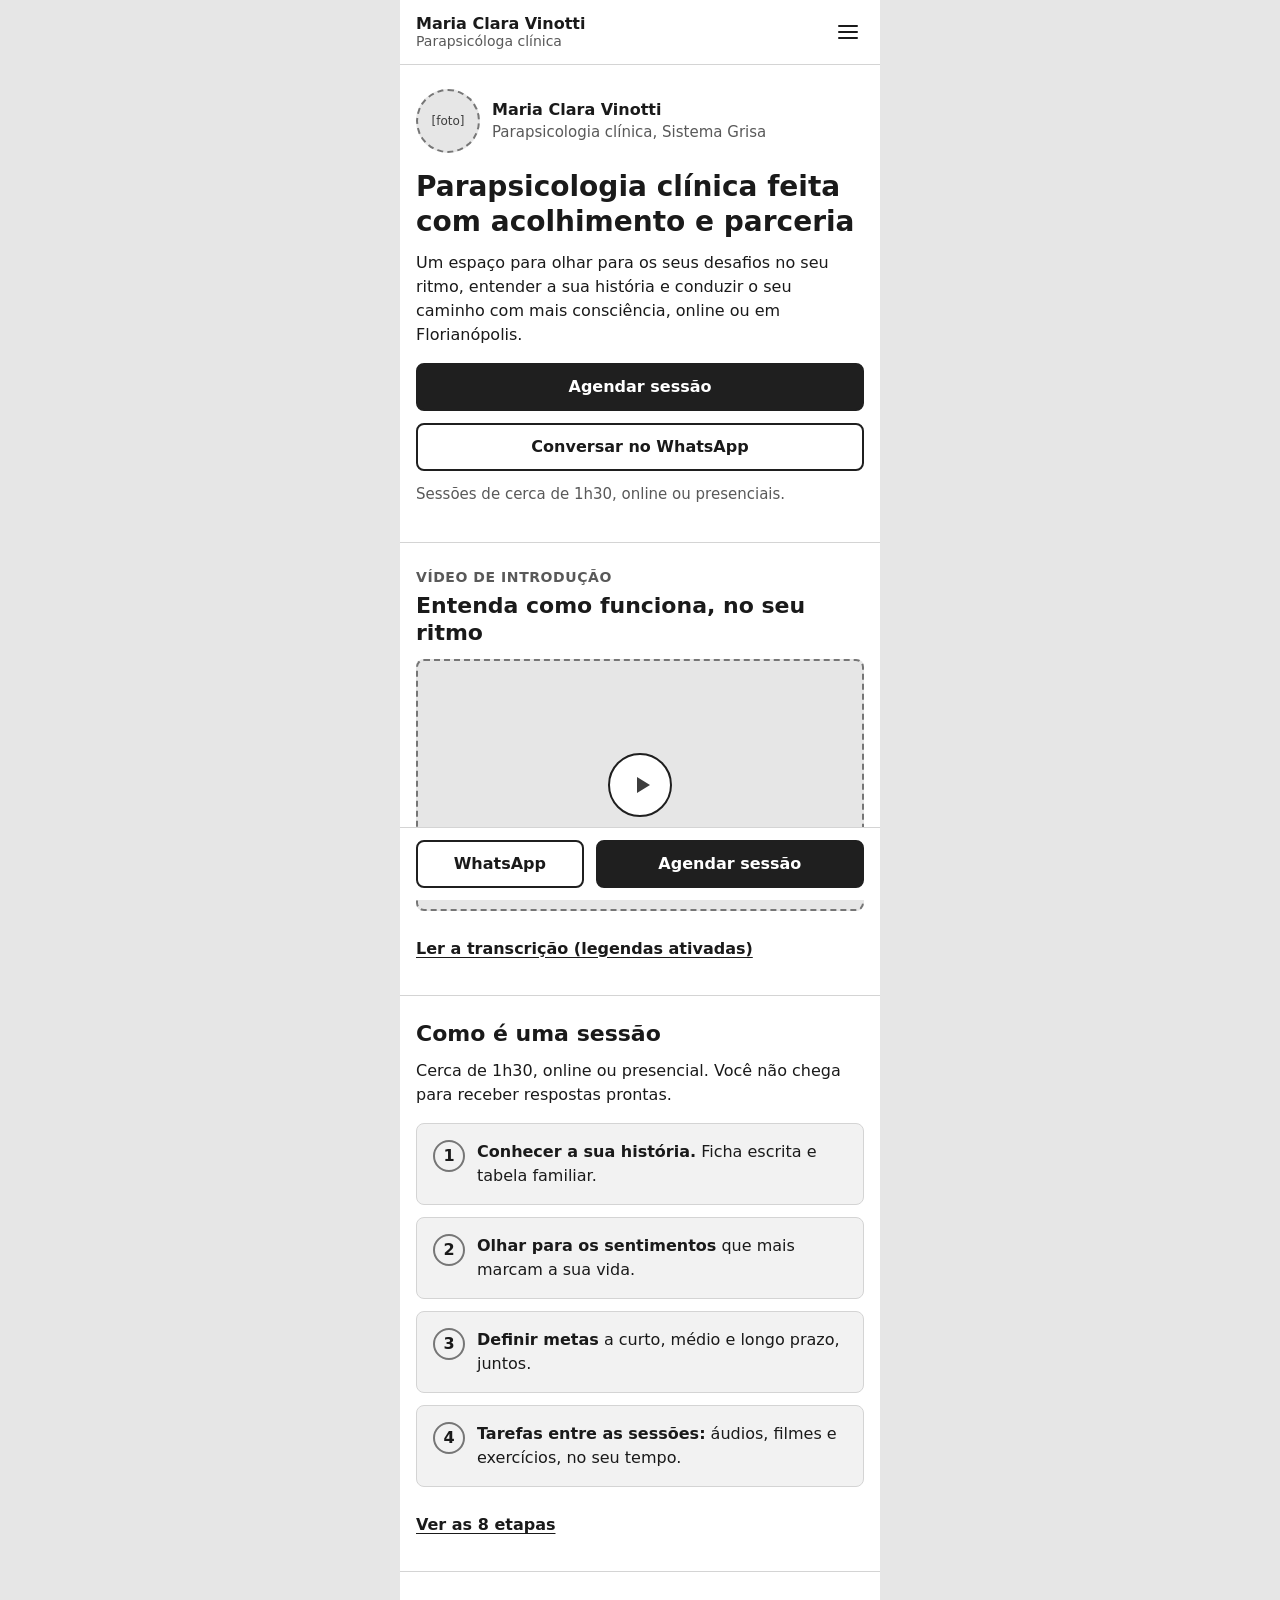
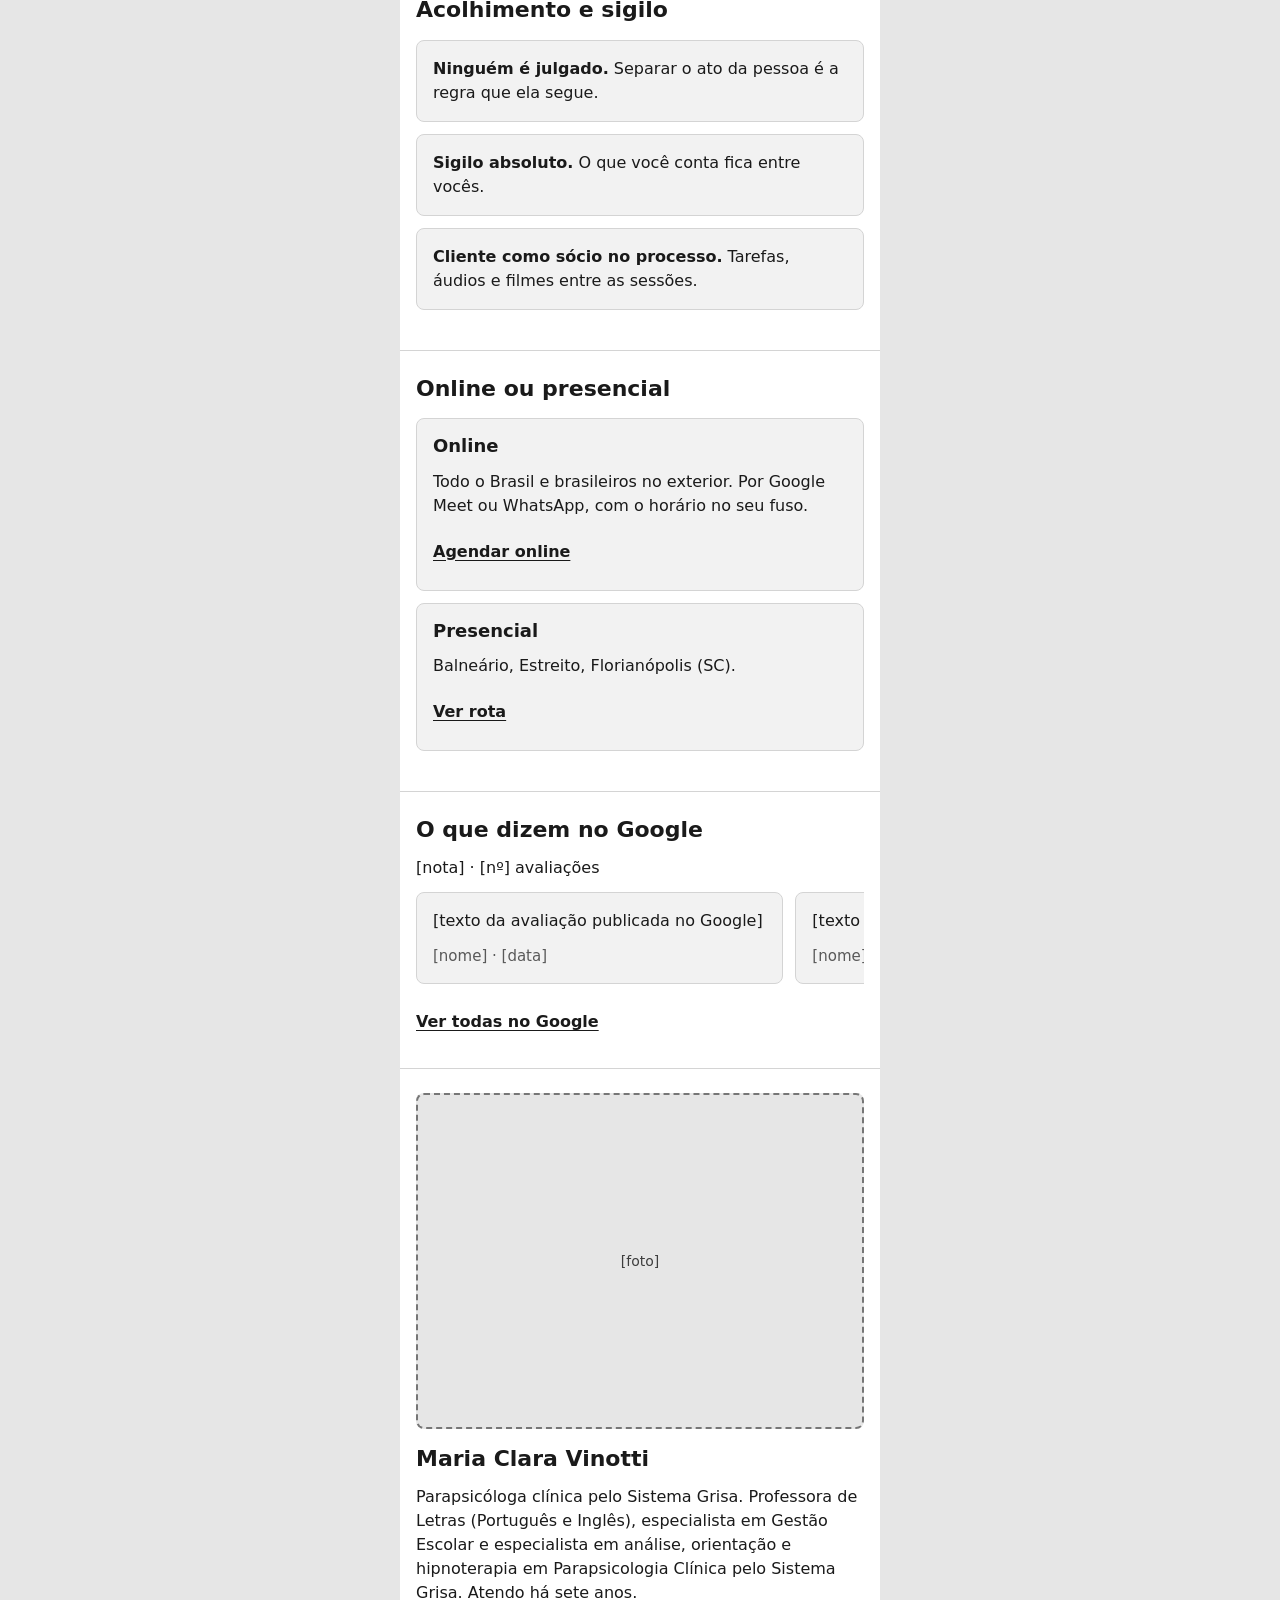
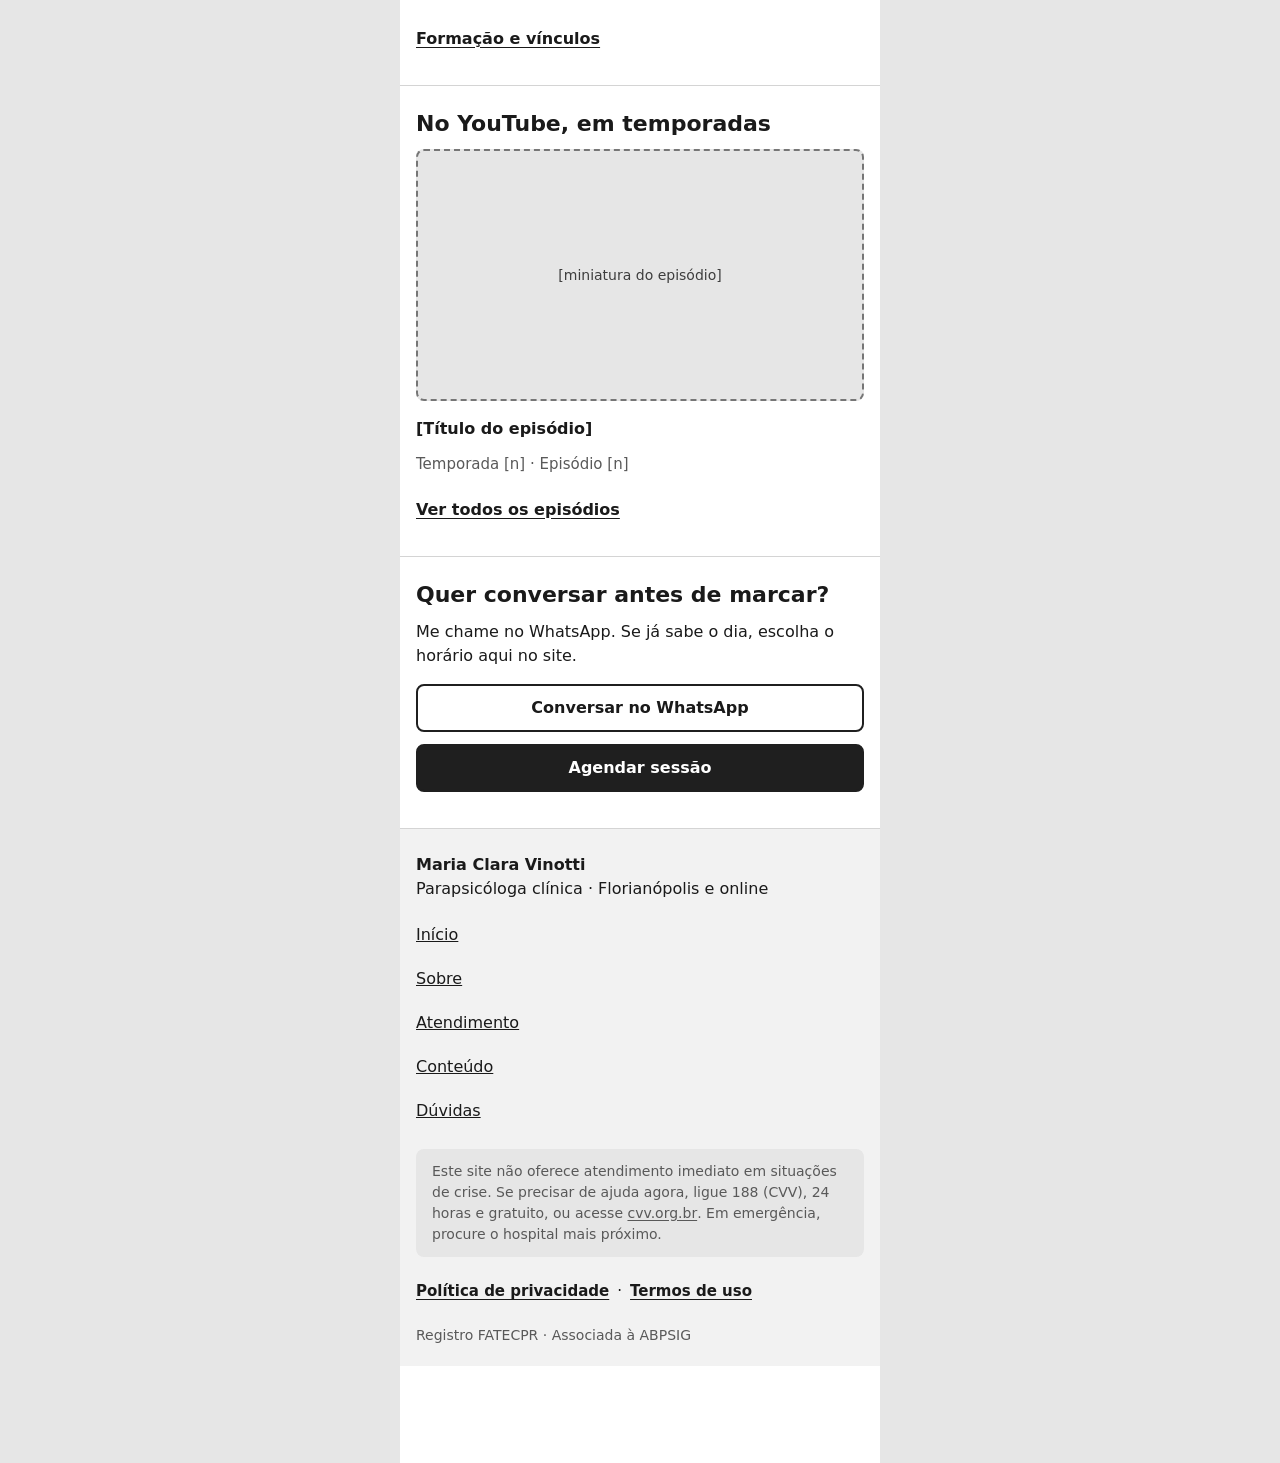
==== commit 63634cfb: "Etapa 1 (C): mudanças globais na alternativa A - CVV discreto só no rodapé, num parágrafo de 14 px c" ====
--- a/index.html
+++ b/index.html
@@ -129,7 +129,7 @@
       <div class="bloco">
         <div class="reservado reservado-4x3">[foto]</div>
         <h2>Maria Clara Vinotti</h2>
-        <p>Parapsicóloga clínica pelo Sistema Grisa. [Bio curta, com as palavras dela]</p>
+        <p>Parapsicóloga clínica pelo Sistema Grisa. Professora de Letras (Português e Inglês), especialista em Gestão Escolar e especialista em análise, orientação e hipnoterapia em Parapsicologia Clínica pelo Sistema Grisa. Atendo há sete anos.</p>
         <a class="link" href="#/sobre">Formação e vínculos</a>
       </div>
 
@@ -159,7 +159,7 @@
         <div class="reservado reservado-4x3">[foto profissional]</div>
         <h1 tabindex="-1">Maria Clara Vinotti</h1>
         <p class="apoio">Parapsicóloga clínica pelo Sistema Grisa</p>
-        <p>[Biografia curta, com as palavras dela: quem é, há quanto tempo atende e como chegou à parapsicologia clínica.]</p>
+        <p>Professora de Letras (Português e Inglês), especialista em Gestão Escolar e especialista em análise, orientação e hipnoterapia em Parapsicologia Clínica pelo Sistema Grisa. Atendo há sete anos.</p>
         <div class="botoes">
           <a class="botao botao-principal" href="#/agendar/1" data-agendar="novo">Agendar sessão</a>
         </div>
@@ -177,7 +177,7 @@
 
       <div class="bloco">
         <h2>Como cheguei à parapsicologia</h2>
-        <p>[Trajetória pessoal, nas palavras dela.]</p>
+        <p>A parapsicologia chegou em minha vida pela curiosidade que tinha sobre alguns fenômenos que aconteciam comigo. Compreender a minha história, me deparar com minhas inseguranças e tantos medos, me fez perceber quantos talentos haviam desabrochado.</p>
       </div>
 
       <div class="bloco">
@@ -424,7 +424,6 @@
           <p class="erro" id="erro-passo1" aria-live="polite"></p>
           <button type="submit" class="botao botao-principal" aria-describedby="erro-passo1">Continuar</button>
           <button type="button" class="link" data-aviso="whatsapp">Prefere conversar antes? WhatsApp</button>
-          <p class="cvv-linha">Em sofrimento intenso? Ligue 188 (CVV).</p>
         </div>
       </form>
     </section>
@@ -485,7 +484,6 @@
           <button type="submit" class="botao botao-principal">Enviar solicitação</button>
         </div>
         <p class="apoio">Na primeira sessão, a Maria Clara confirma o horário.</p>
-        <p class="apoio">Em sofrimento intenso? Ligue 188 (CVV).</p>
       </form>
     </section>
 
@@ -512,35 +510,31 @@
           <button type="button" class="botao botao-secundario" data-aviso="whatsapp">Conversar no WhatsApp</button>
           <button type="button" class="botao botao-principal" id="voltar-inicio">Voltar ao início</button>
         </div>
-        <div class="caixa-cvv">
-          <p><strong>Em sofrimento intenso?</strong></p>
-          <p>Ligue 188 (CVV), 24 horas, gratuito.</p>
-        </div>
       </div>
     </section>
 
   </main>
 
-  <!-- Rodapé global -->
+  <!-- Rodapé global. No agendamento vira o rodapé curto (só o aviso do CVV e a linha legal) -->
   <footer class="rodape" id="rodape">
-    <p class="rodape-nome">Maria Clara Vinotti</p>
-    <p>Parapsicóloga clínica · Florianópolis e online</p>
-    <ul>
-      <li><a href="#/inicio">Início</a></li>
-      <li><a href="#/sobre">Sobre</a></li>
-      <li><a href="#/atendimento">Atendimento</a></li>
-      <li><a href="#/conteudo">Conteúdo</a></li>
-      <li><a href="#/duvidas">Dúvidas</a></li>
-    </ul>
-    <div class="caixa-cvv">
-      <p><strong>Em sofrimento intenso?</strong></p>
-      <p>Ligue 188 (CVV), 24 horas, gratuito.</p>
+    <div class="rodape-completo">
+      <p class="rodape-nome">Maria Clara Vinotti</p>
+      <p>Parapsicóloga clínica · Florianópolis e online</p>
+      <ul>
+        <li><a href="#/inicio">Início</a></li>
+        <li><a href="#/sobre">Sobre</a></li>
+        <li><a href="#/atendimento">Atendimento</a></li>
+        <li><a href="#/conteudo">Conteúdo</a></li>
+        <li><a href="#/duvidas">Dúvidas</a></li>
+      </ul>
     </div>
+    <p class="aviso-crise">Este site não oferece atendimento imediato em situações de crise. Se precisar de ajuda agora, ligue 188 (CVV), 24 horas e gratuito, ou acesse <button type="button" class="link-inline" data-aviso="cvv">cvv.org.br</button>. Em emergência, procure o hospital mais próximo.</p>
     <p class="rodape-legal">
       <button type="button" class="link" data-aviso="pagina">Política de privacidade</button>
       <span aria-hidden="true">·</span>
       <button type="button" class="link" data-aviso="pagina">Termos de uso</button>
     </p>
+    <p class="rodape-registro rodape-completo">Registro FATECPR · Associada à ABPSIG</p>
   </footer>
 
 </div>
--- a/estilo.css
+++ b/estilo.css
@@ -567,6 +567,8 @@
   min-height: 44px;
 }
 
+/* Caixa destacada do CVV: não é mais usada pela A nem pela C,
+   mas continua aqui porque a alternativa B (congelada) depende dela */
 .caixa-cvv {
   border: 2px solid var(--escuro);
   border-radius: var(--raio);
@@ -585,6 +587,55 @@
   flex-wrap: wrap;
   gap: 0 8px;
   font-size: 0.9375rem;
+}
+
+/* Aviso de crise: parágrafo discreto, fundo levemente diferente, sem borda, ícone ou destaque */
+.aviso-crise {
+  margin: 0 0 12px;
+  padding: 12px 16px;
+  border-radius: var(--raio);
+  background: var(--superficie-forte);
+  color: var(--texto-suave); /* 5,6:1 sobre --superficie-forte */
+  font-size: 0.875rem;
+  line-height: 1.5;
+}
+
+/* Botão dentro do texto: mantém a linha, mas a área de toque chega a 44 px */
+.link-inline {
+  position: relative;
+  display: inline;
+  padding: 0;
+  border: 0;
+  background: none;
+  font: inherit;
+  color: inherit;
+  text-decoration: underline;
+  text-underline-offset: 2px;
+  cursor: pointer;
+}
+
+.link-inline::after {
+  content: "";
+  position: absolute;
+  left: -4px;
+  right: -4px;
+  top: 50%;
+  height: 44px;
+  transform: translateY(-50%);
+}
+
+.rodape-registro {
+  font-size: 0.875rem;
+  color: var(--texto-suave);
+}
+
+/* No agendamento, o rodapé fica curto: só o aviso do CVV e a linha legal */
+.rodape-curto .rodape-completo {
+  display: none;
+}
+
+.rodape-curto {
+  padding-top: 16px;
 }
 
 /* ---------- Fluxo de agendamento ---------- */
@@ -837,6 +888,13 @@
   margin: -4px 0 8px;
 }
 
+.campo > .caixa-selecao {
+  display: flex;
+  margin-bottom: 0;
+  font-size: 1rem;
+  font-weight: 400;
+}
+
 .caixa-selecao {
   display: flex;
   align-items: flex-start;
@@ -892,12 +950,6 @@
 
 .rodape-passo .link {
   justify-self: center;
-}
-
-.cvv-linha {
-  margin: 0;
-  font-size: 0.9375rem;
-  text-align: center;
 }
 
 /* ---------- Aviso temporário ---------- */
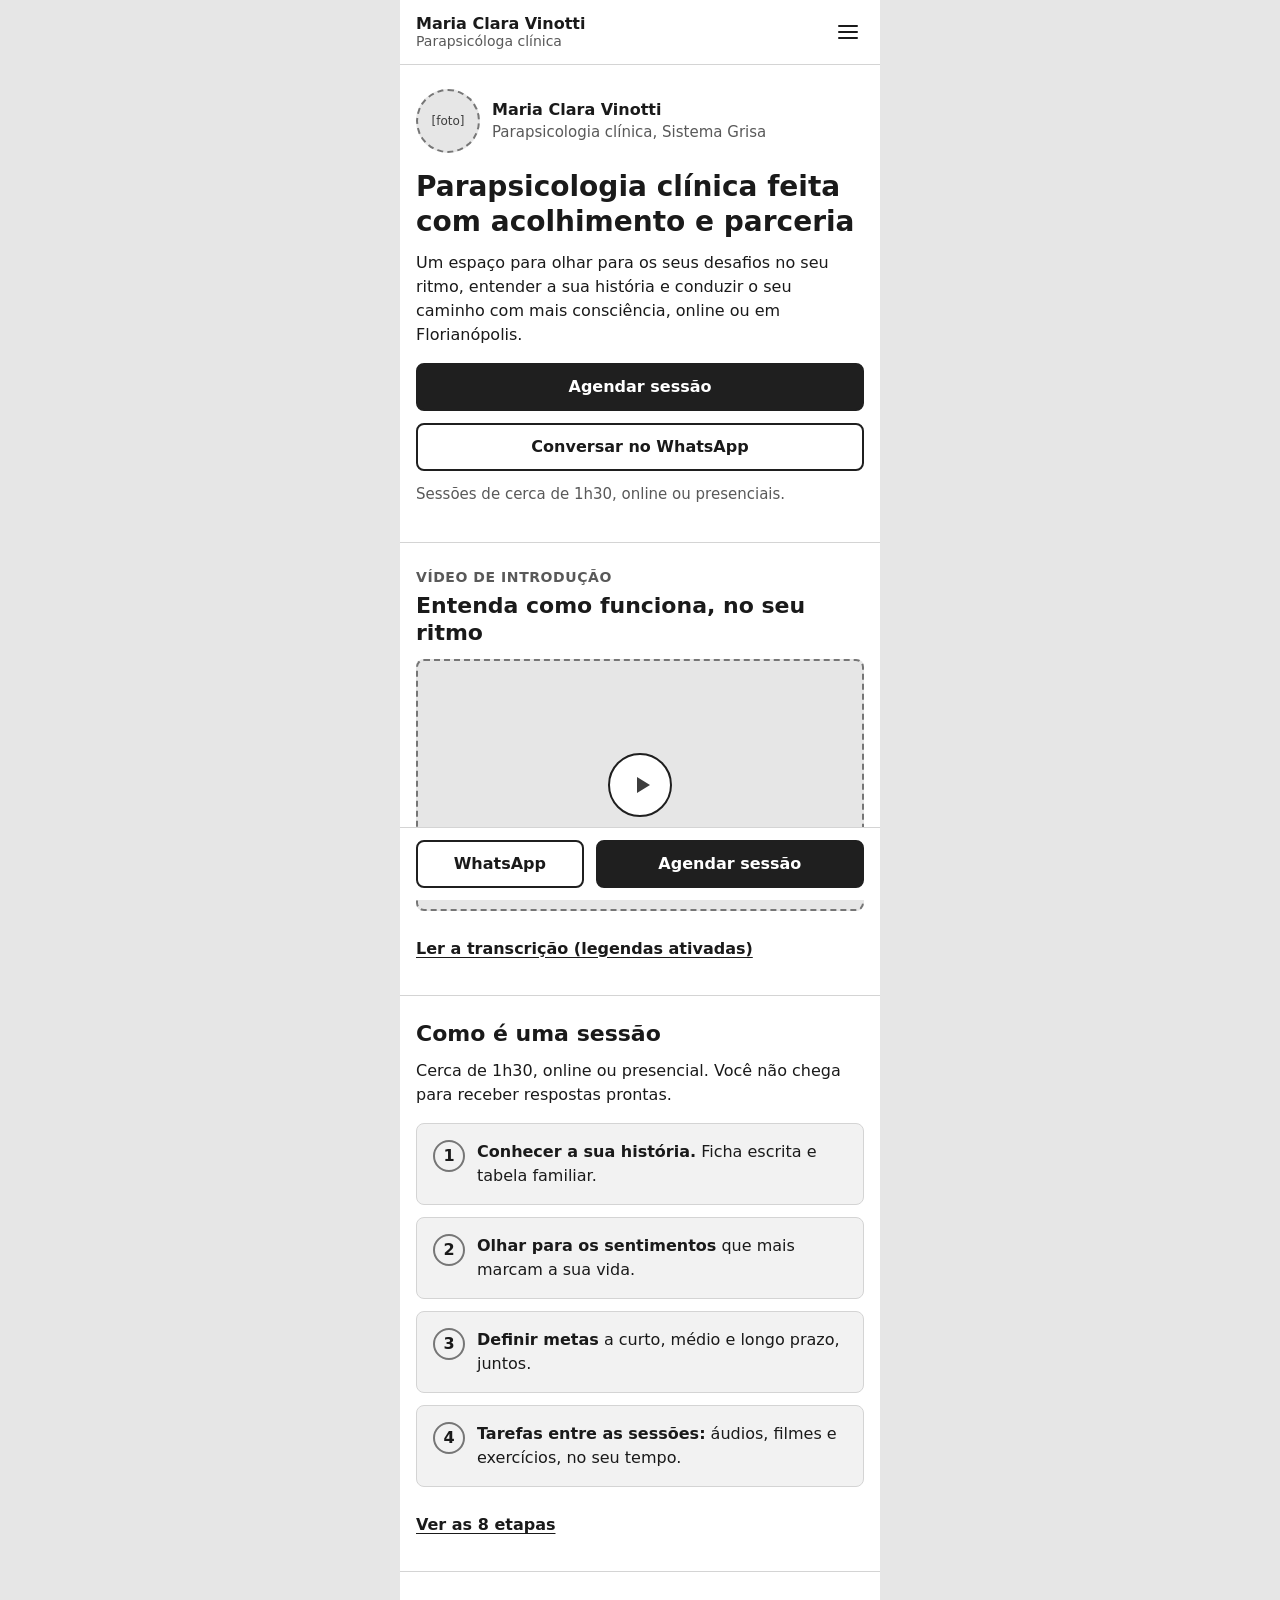
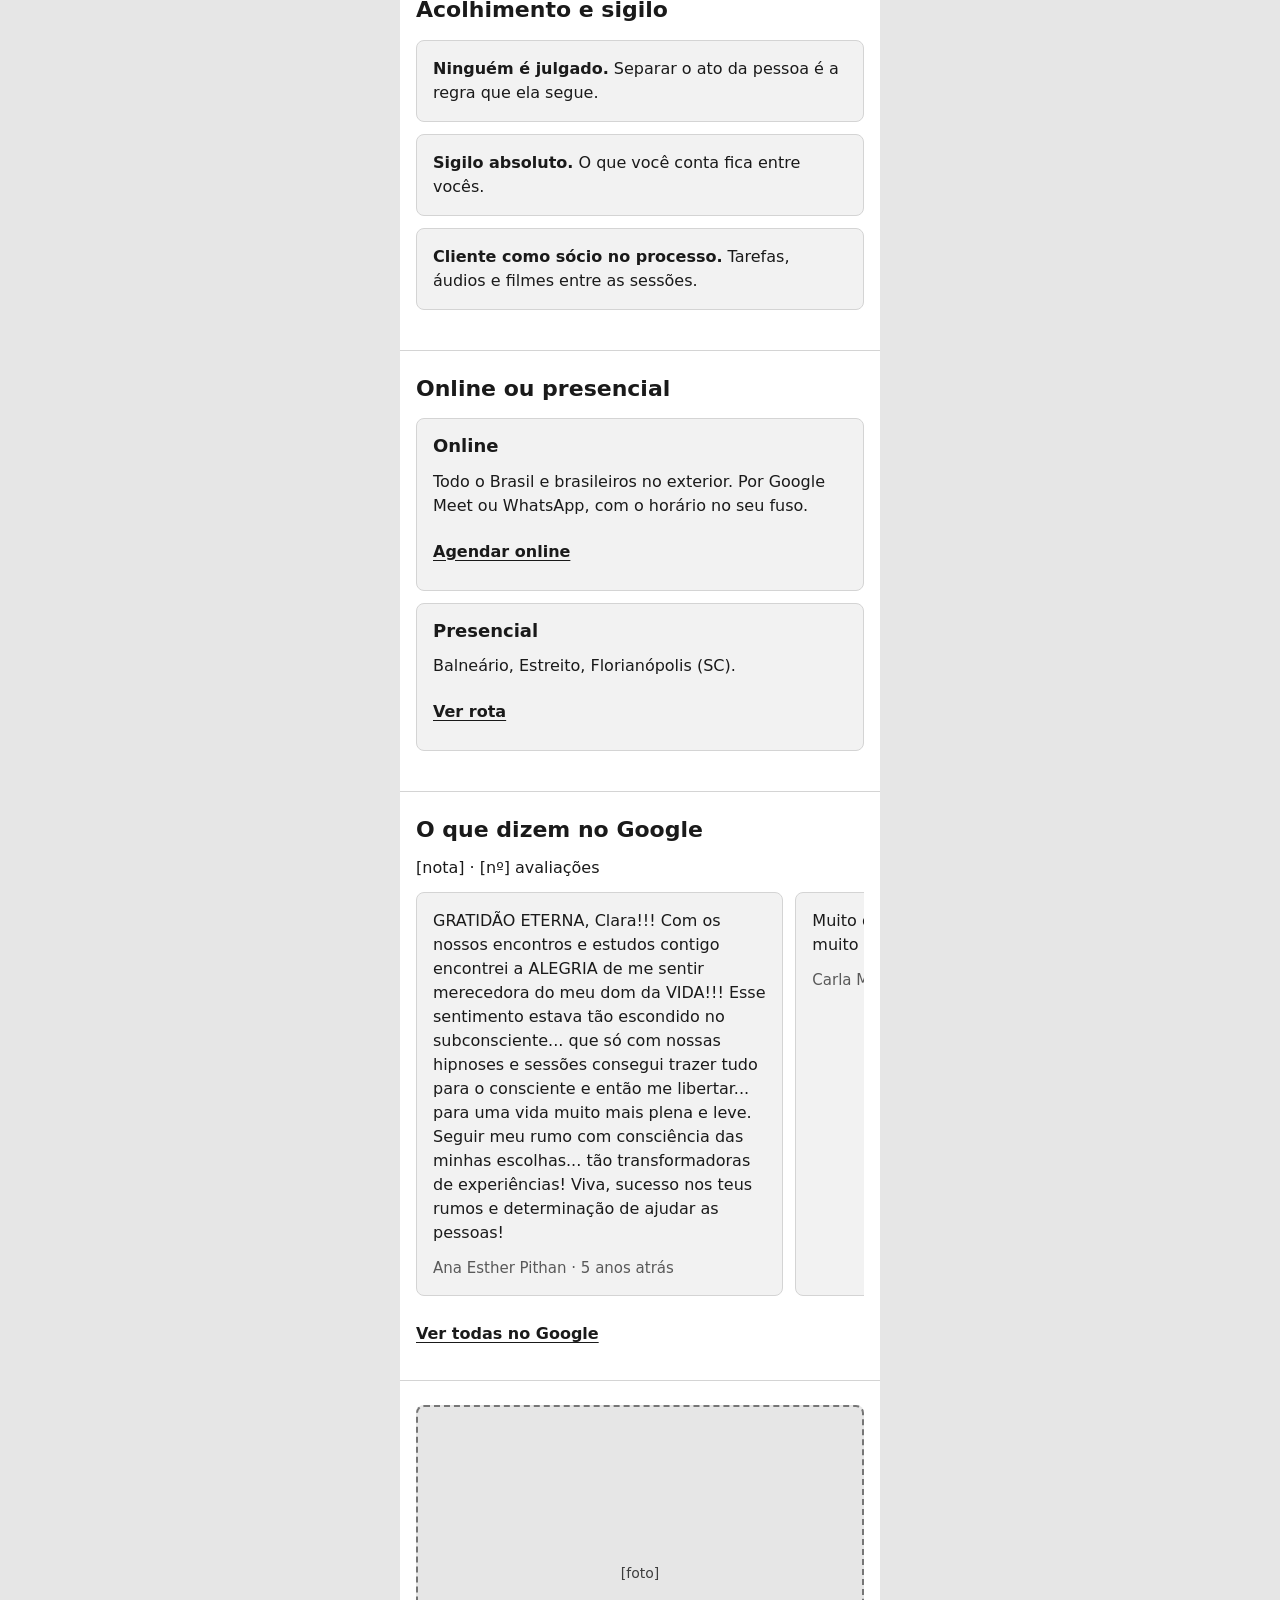
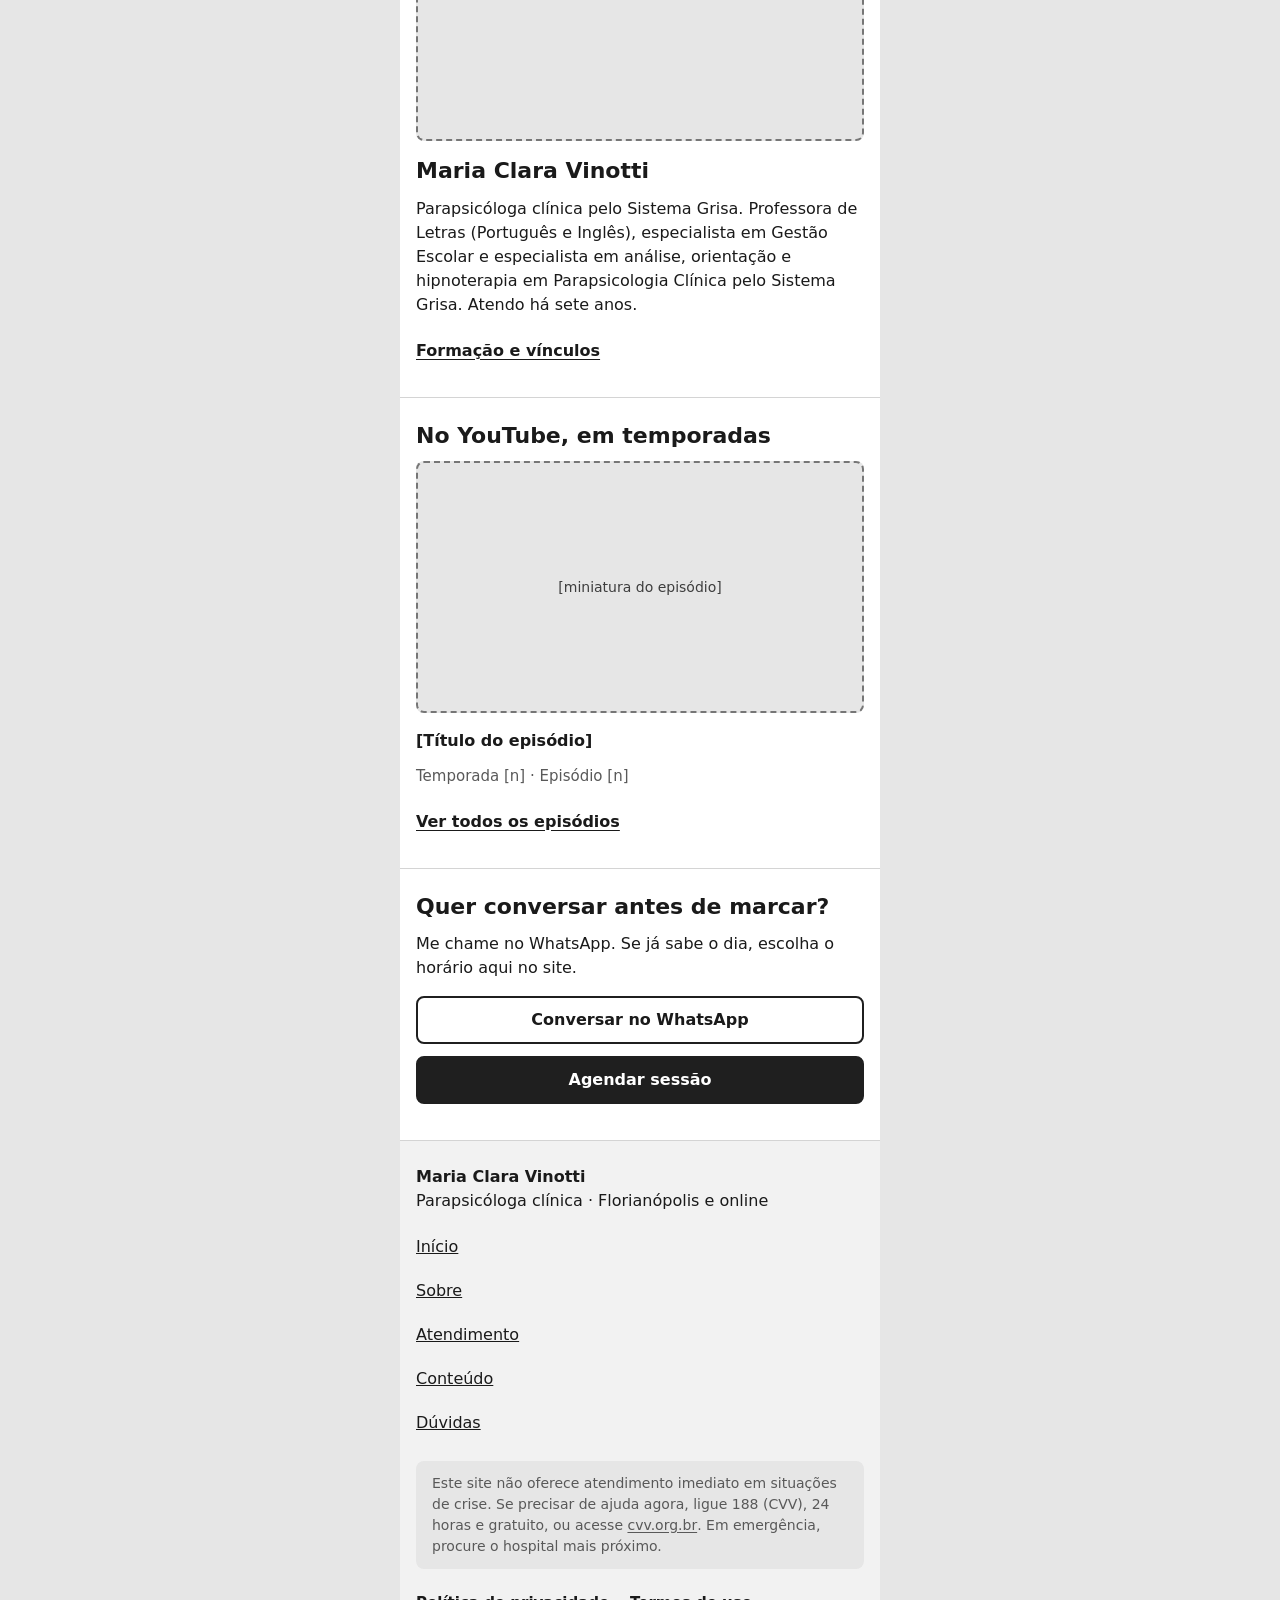
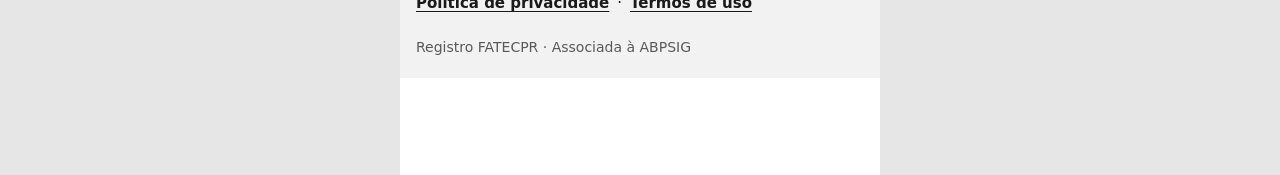
==== commit ece6bd9e: "Insere as 3 primeiras avaliações do Google no Início (A e C) Substitui os dois cartões com espaço re" ====
--- a/index.html
+++ b/index.html
@@ -114,12 +114,16 @@
         <p>[nota] · [nº] avaliações</p>
         <ul class="rolagem-horizontal" tabindex="0" role="region" aria-labelledby="titulo-avaliacoes">
           <li class="cartao">
-            <p>[texto da avaliação publicada no Google]</p>
-            <p class="apoio">[nome] · [data]</p>
+            <p>GRATIDÃO ETERNA, Clara!!! Com os nossos encontros e estudos contigo encontrei a ALEGRIA de me sentir merecedora do meu dom da VIDA!!! Esse sentimento estava tão escondido no subconsciente... que só com nossas hipnoses e sessões consegui trazer tudo para o consciente e então me libertar... para uma vida muito mais plena e leve. Seguir meu rumo com consciência das minhas escolhas... tão transformadoras de experiências! Viva, sucesso nos teus rumos e determinação de ajudar as pessoas!</p>
+            <p class="apoio">Ana Esther Pithan · 5 anos atrás</p>
           </li>
           <li class="cartao">
-            <p>[texto da avaliação publicada no Google]</p>
-            <p class="apoio">[nome] · [data]</p>
+            <p>Muito obrigada pois tem medo ajudado muito</p>
+            <p class="apoio">Carla Maranhão · um ano atrás</p>
+          </li>
+          <li class="cartao">
+            <p>Minha querida e competente mestra</p>
+            <p class="apoio">Nestor Jose Rech · 5 anos atrás</p>
           </li>
         </ul>
         <button type="button" class="link" data-aviso="avaliacoes">Ver todas no Google</button>
@@ -561,6 +565,7 @@
 <!-- Aviso temporário das interações simuladas -->
 <div class="aviso" id="aviso" role="status" aria-live="polite"></div>
 
+<script src="agendamento.js"></script>
 <script src="app.js"></script>
 </body>
 </html>
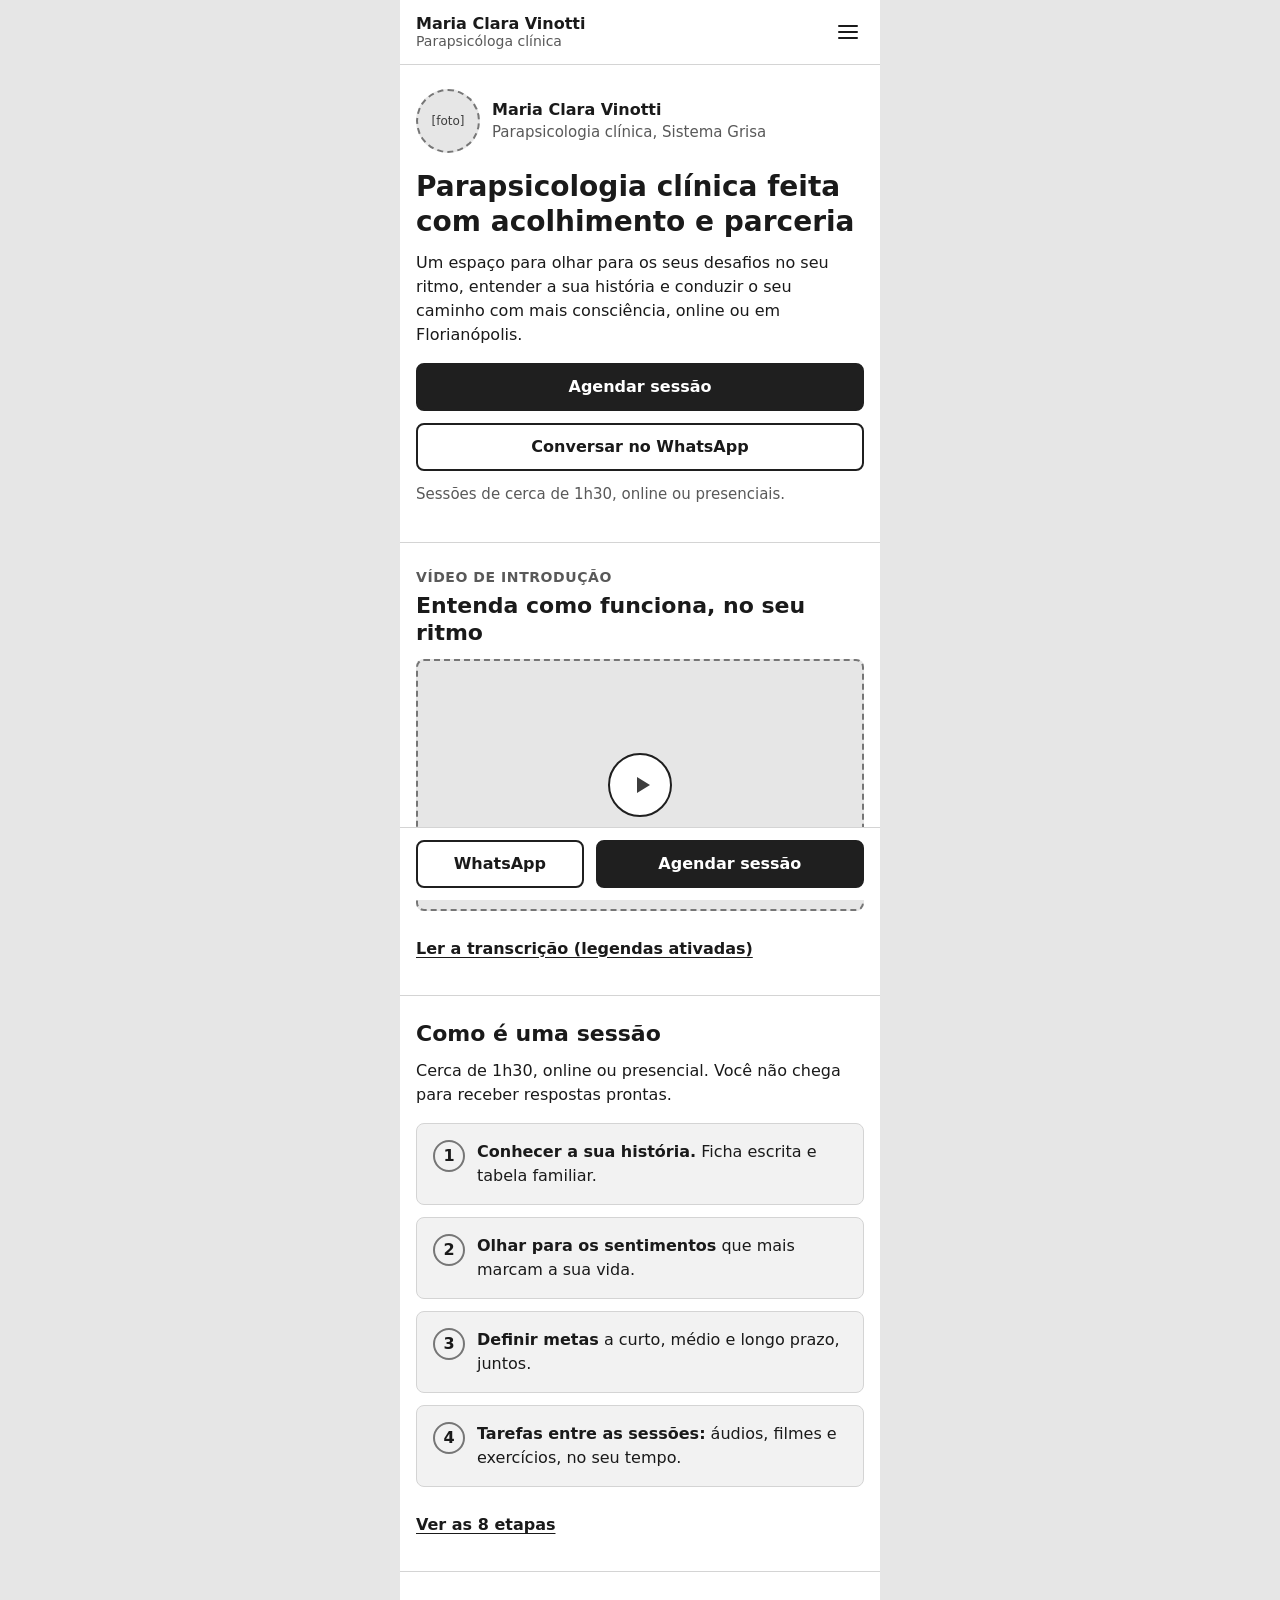
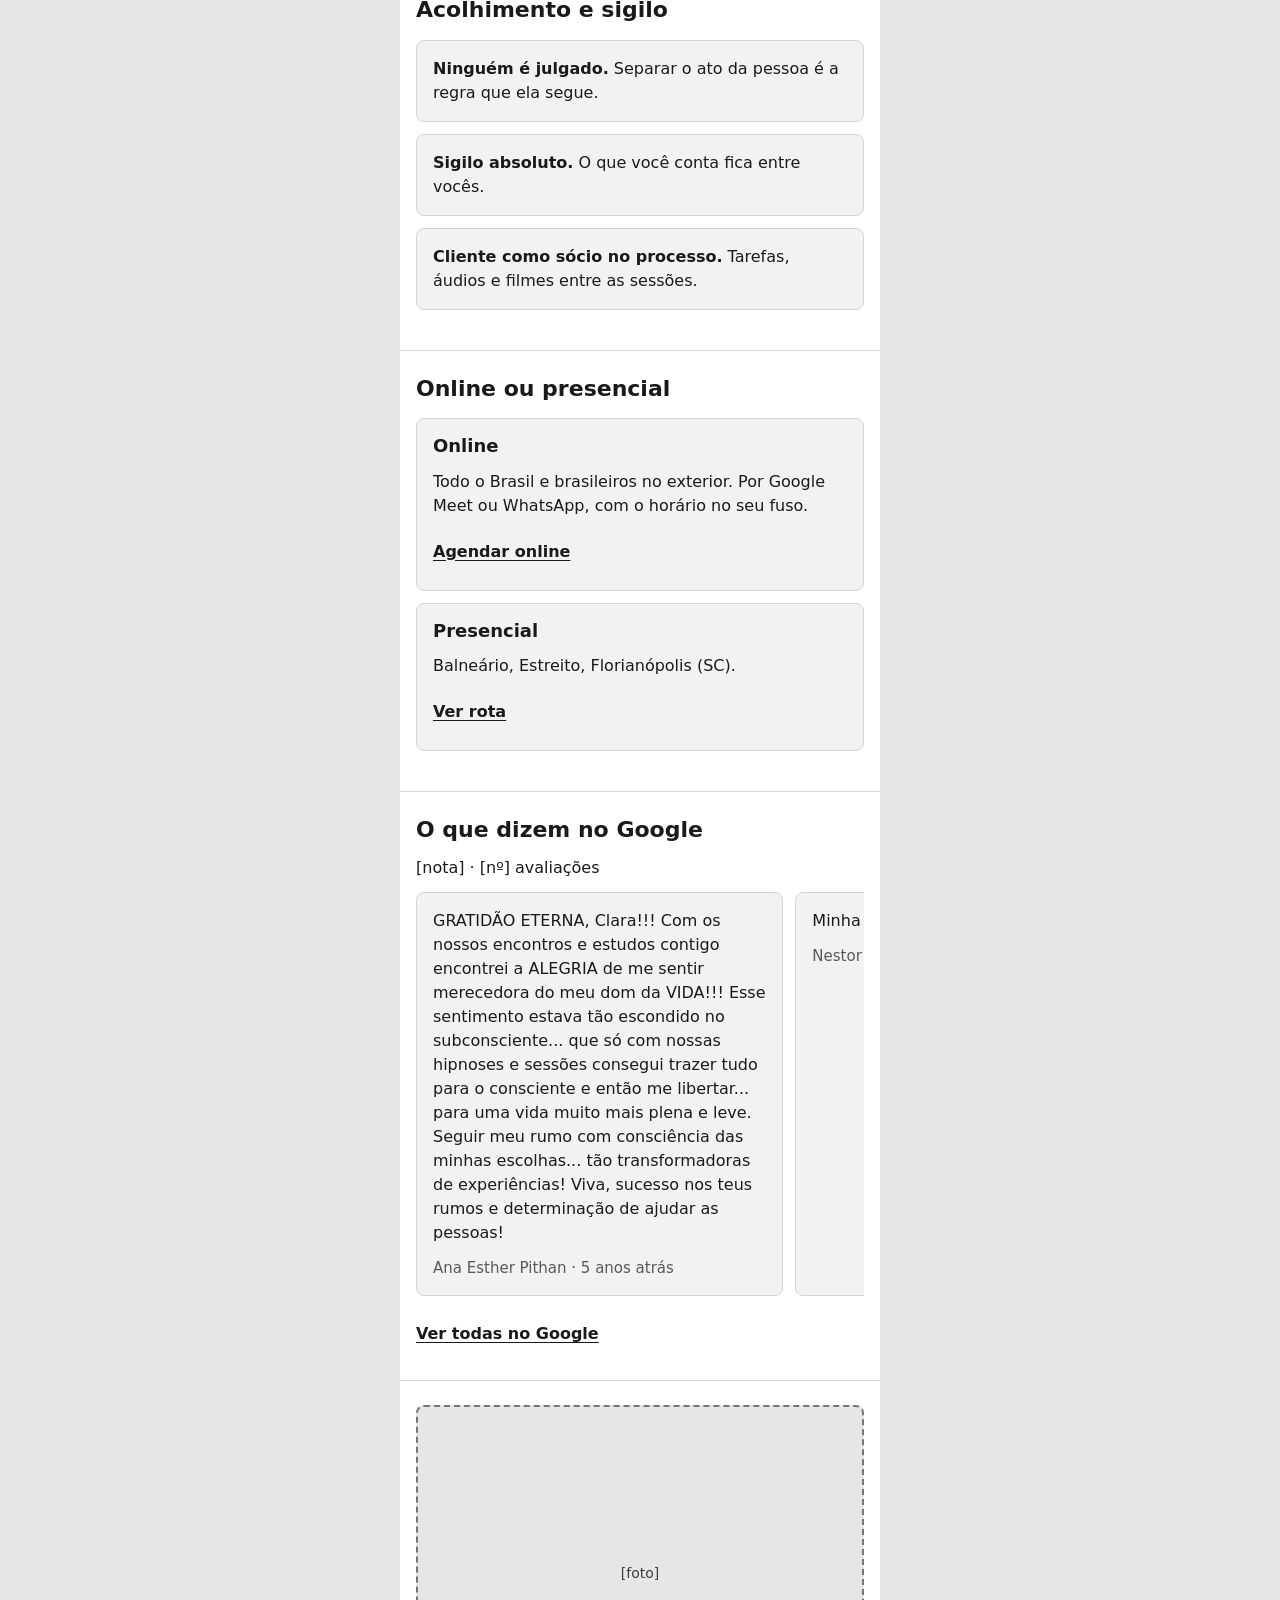
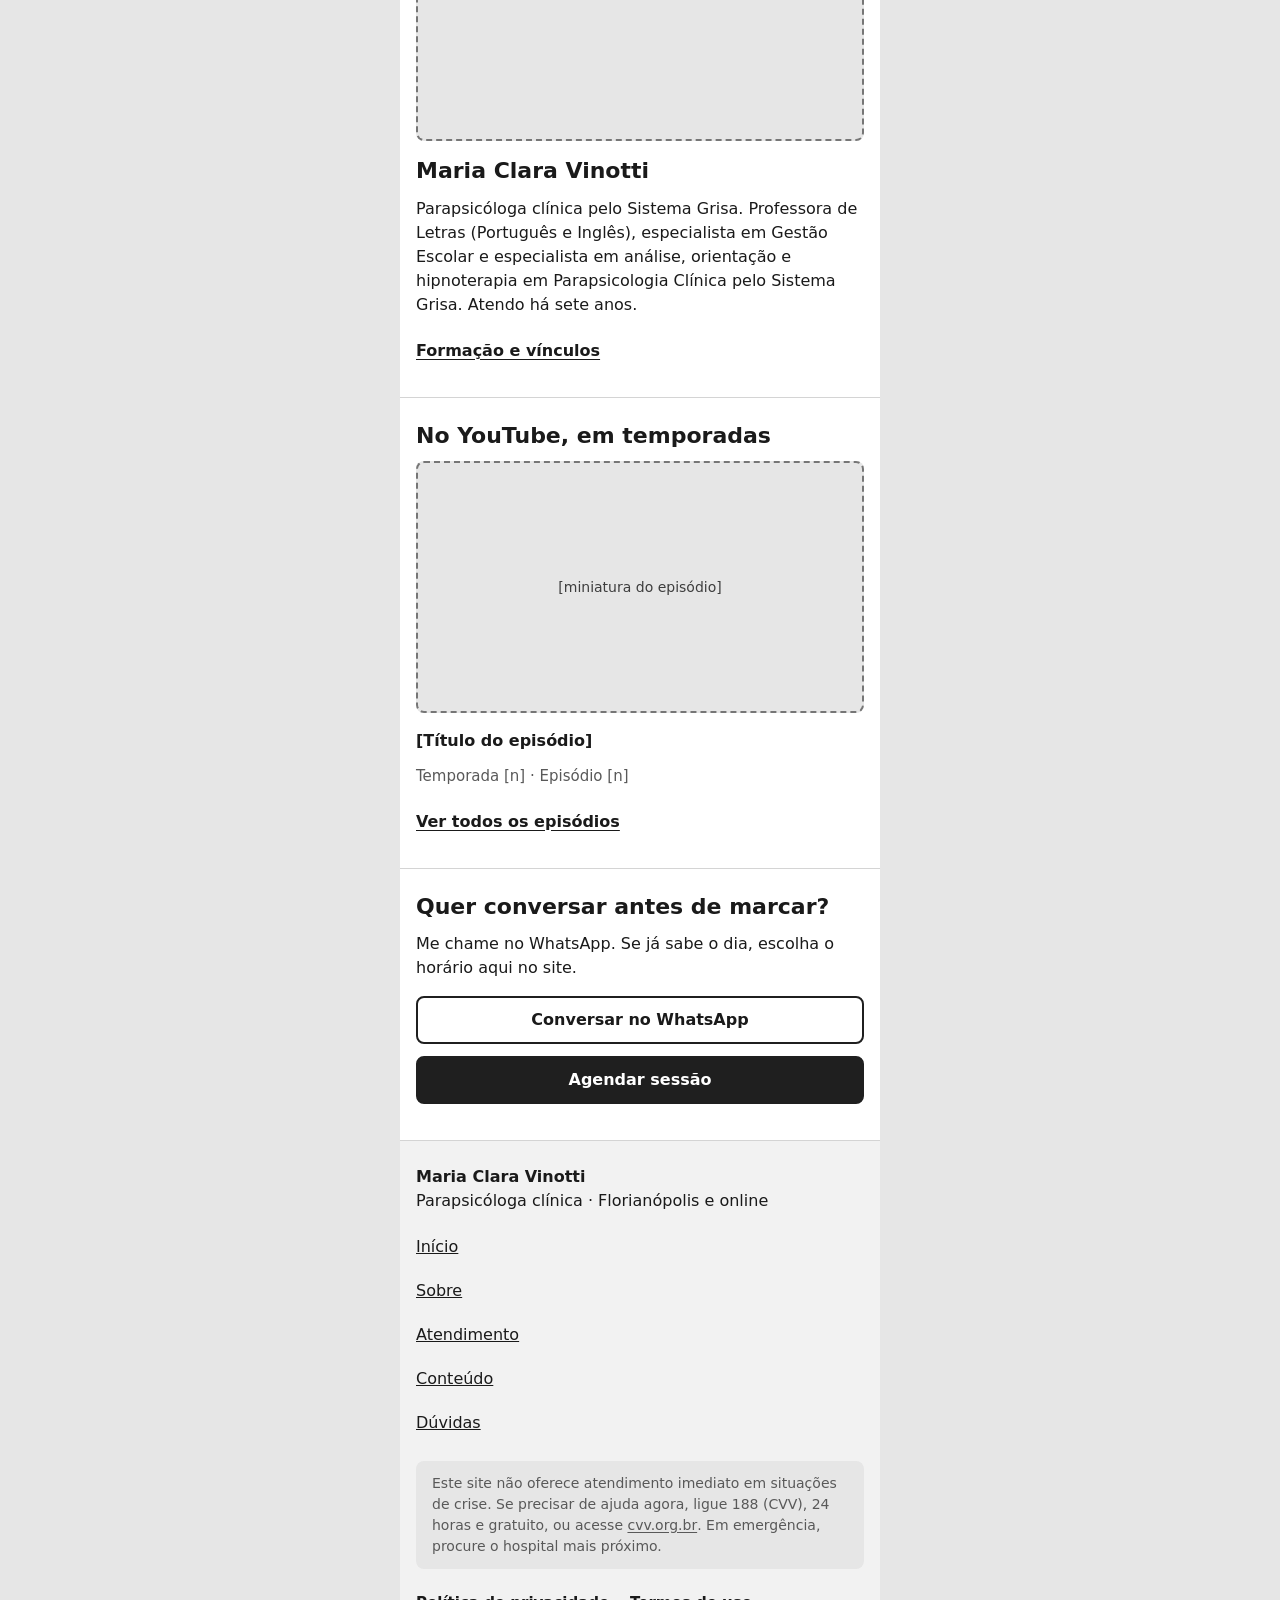
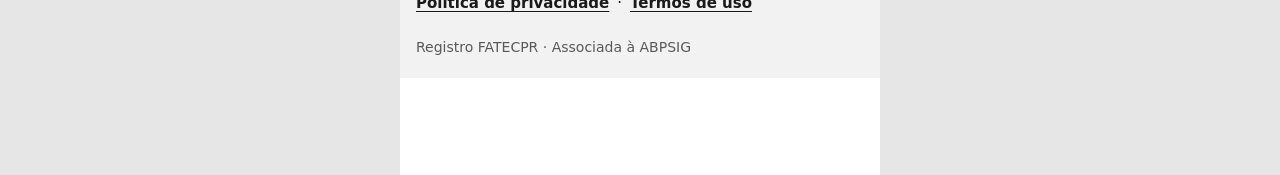
==== commit ff5e12ae: "A e C: duas avaliações reais do Google no Início Ana Esther Pithan e Nestor Jose Rech, com o texto e" ====
--- a/index.html
+++ b/index.html
@@ -116,10 +116,6 @@
           <li class="cartao">
             <p>GRATIDÃO ETERNA, Clara!!! Com os nossos encontros e estudos contigo encontrei a ALEGRIA de me sentir merecedora do meu dom da VIDA!!! Esse sentimento estava tão escondido no subconsciente... que só com nossas hipnoses e sessões consegui trazer tudo para o consciente e então me libertar... para uma vida muito mais plena e leve. Seguir meu rumo com consciência das minhas escolhas... tão transformadoras de experiências! Viva, sucesso nos teus rumos e determinação de ajudar as pessoas!</p>
             <p class="apoio">Ana Esther Pithan · 5 anos atrás</p>
-          </li>
-          <li class="cartao">
-            <p>Muito obrigada pois tem medo ajudado muito</p>
-            <p class="apoio">Carla Maranhão · um ano atrás</p>
           </li>
           <li class="cartao">
             <p>Minha querida e competente mestra</p>
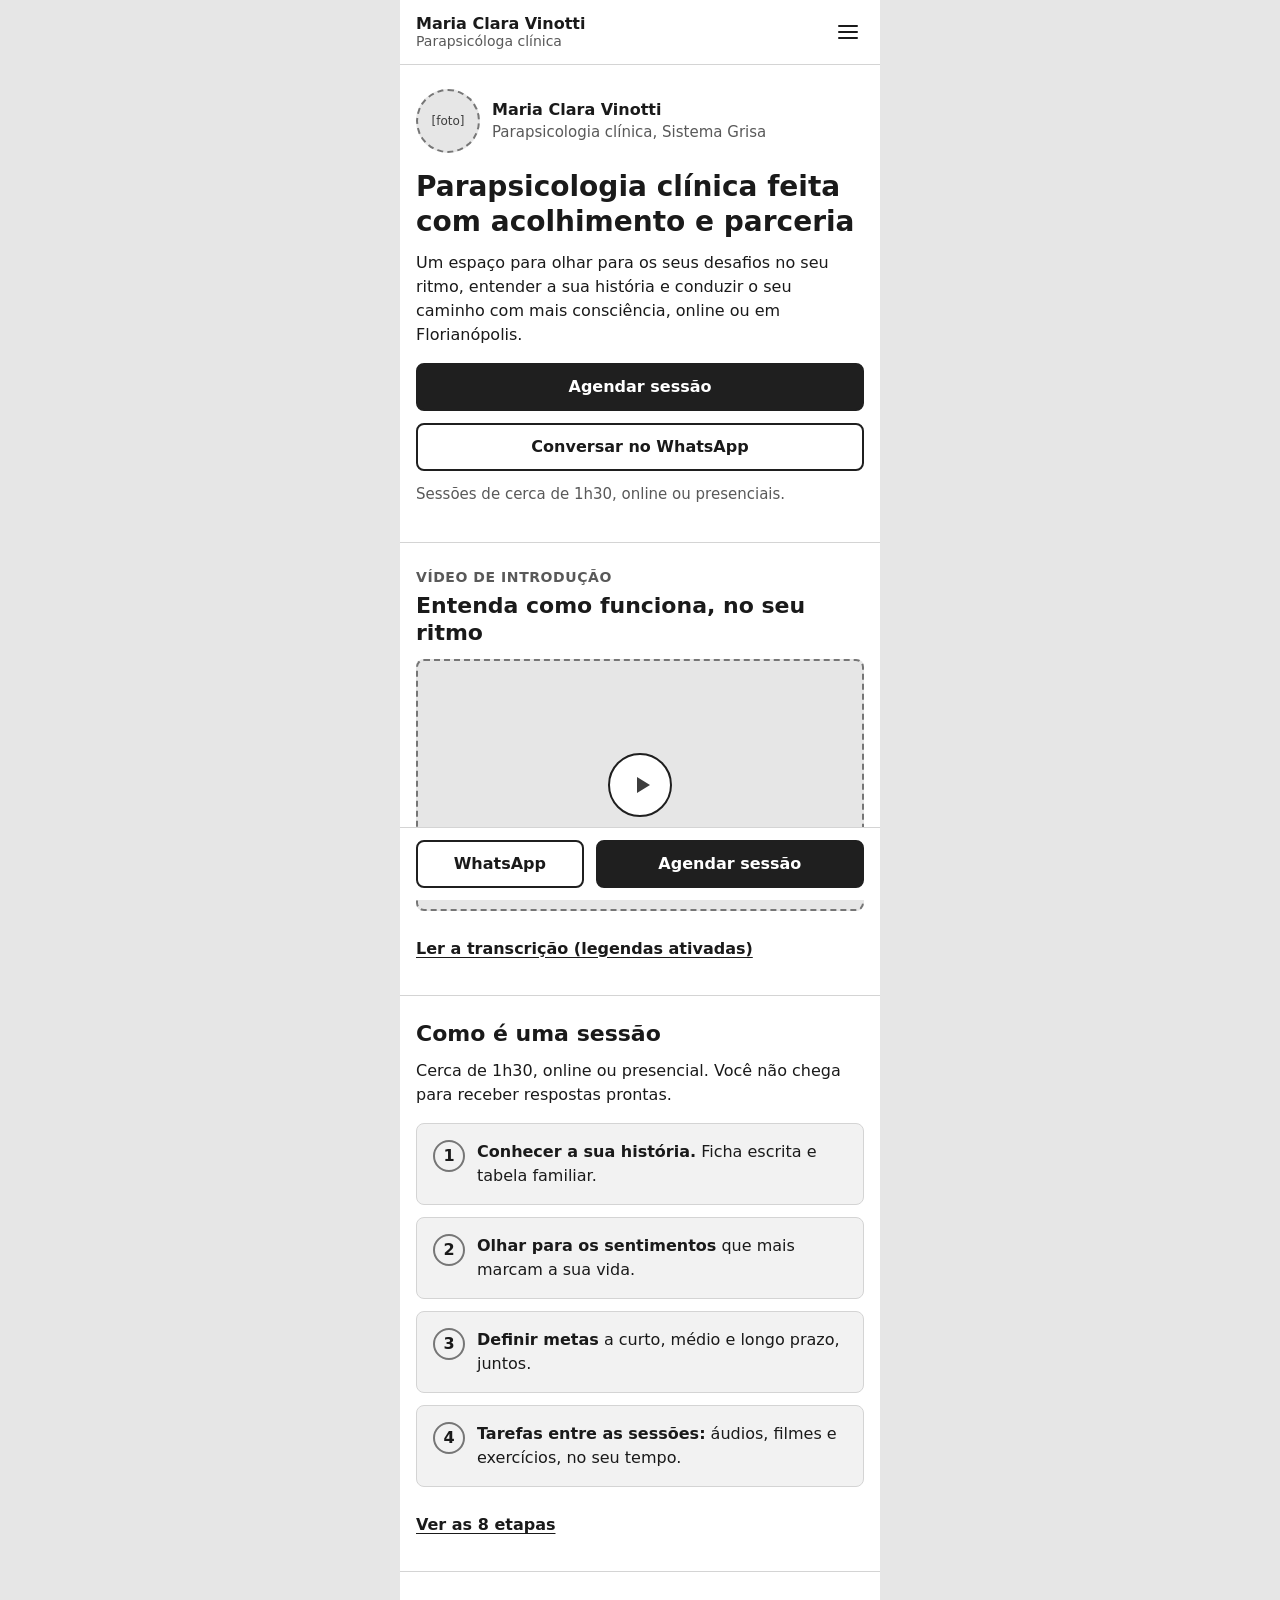
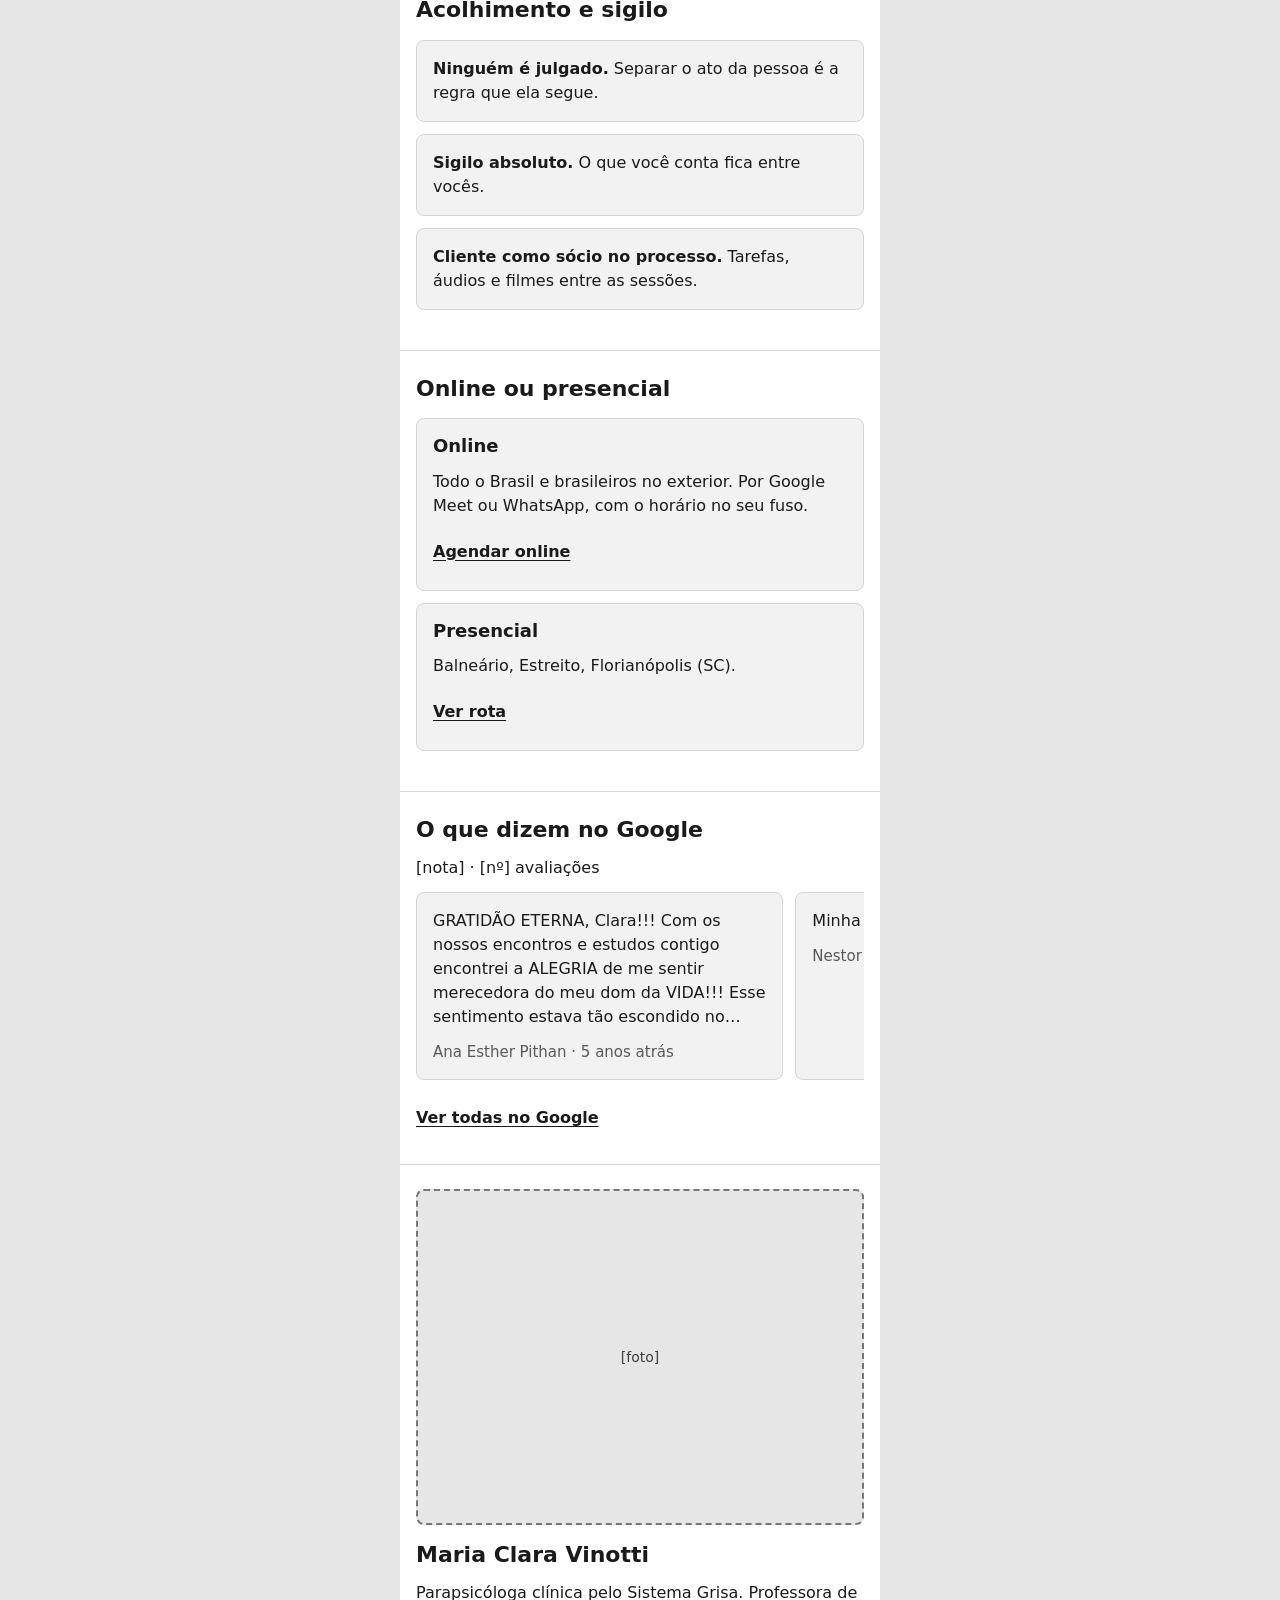
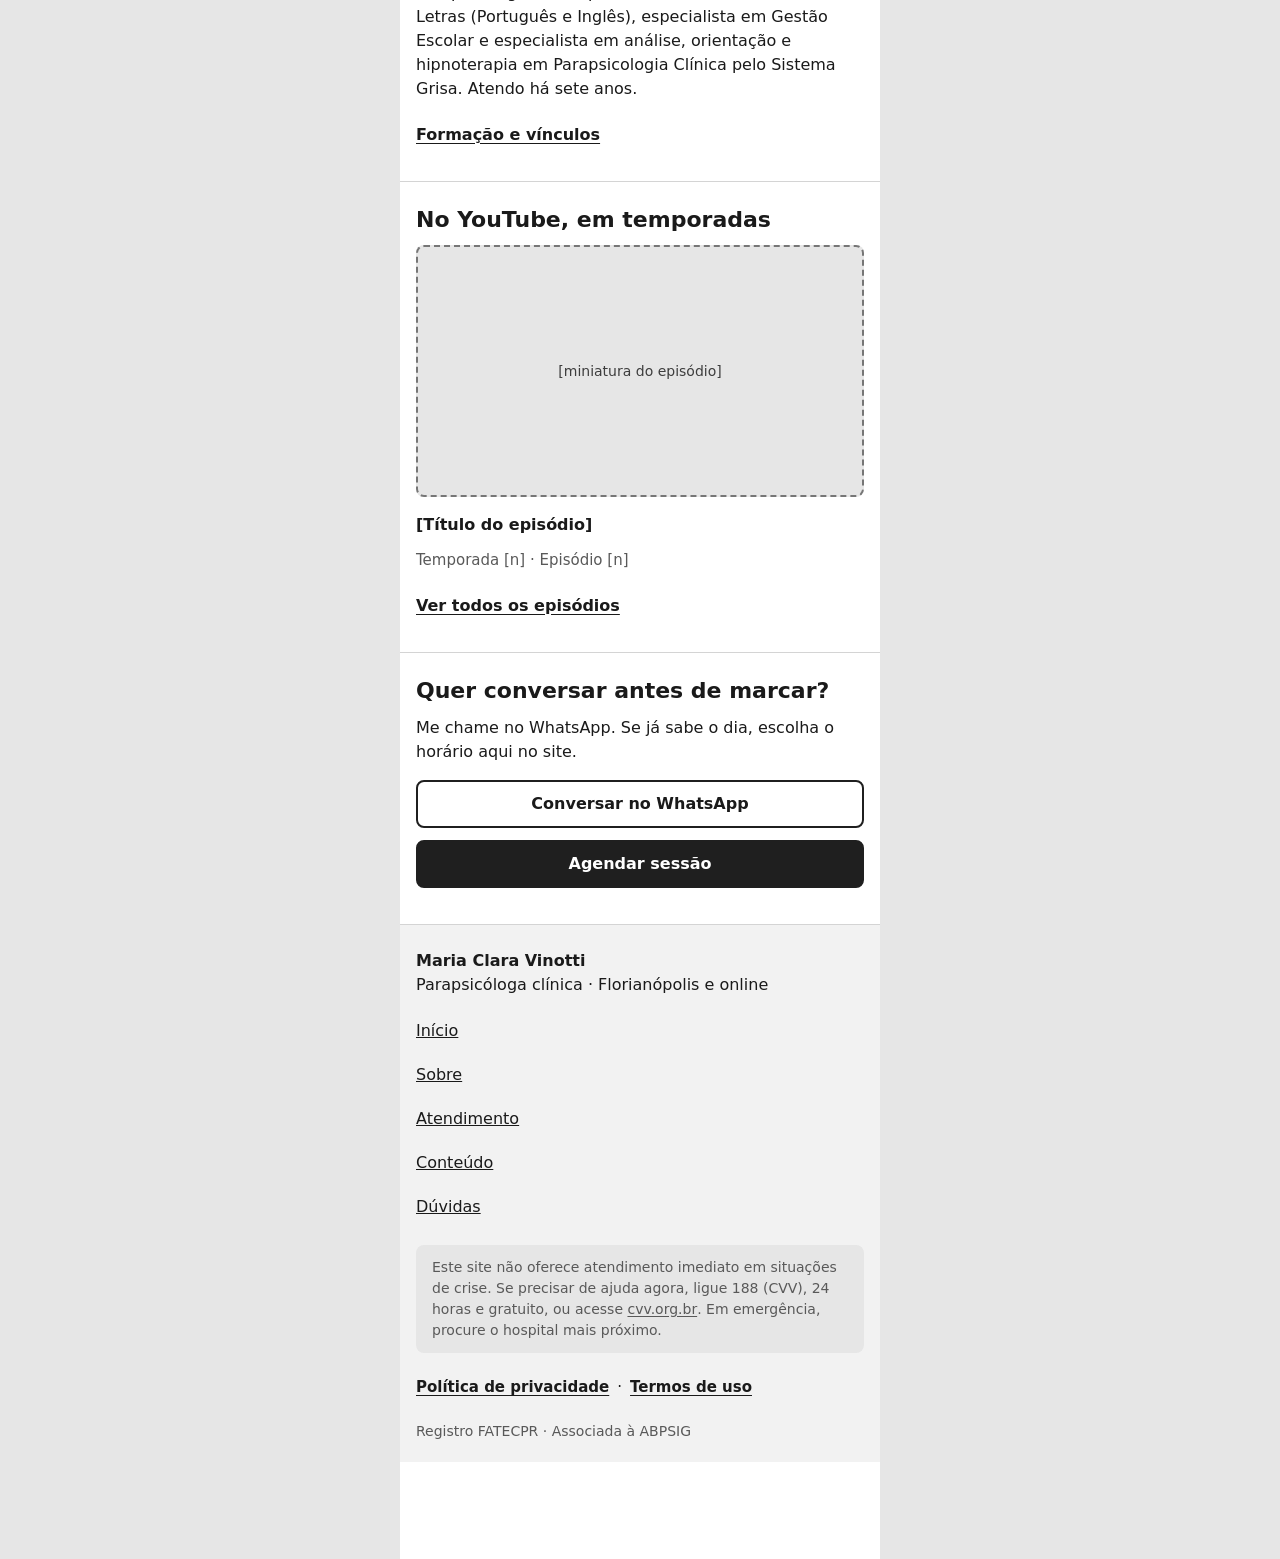
==== commit e0e39aea: "A e C: texto das avaliações limitado a 5 linhas Reticências no fim; a avaliação completa fica no per" ====
--- a/index.html
+++ b/index.html
@@ -114,11 +114,11 @@
         <p>[nota] · [nº] avaliações</p>
         <ul class="rolagem-horizontal" tabindex="0" role="region" aria-labelledby="titulo-avaliacoes">
           <li class="cartao">
-            <p>GRATIDÃO ETERNA, Clara!!! Com os nossos encontros e estudos contigo encontrei a ALEGRIA de me sentir merecedora do meu dom da VIDA!!! Esse sentimento estava tão escondido no subconsciente... que só com nossas hipnoses e sessões consegui trazer tudo para o consciente e então me libertar... para uma vida muito mais plena e leve. Seguir meu rumo com consciência das minhas escolhas... tão transformadoras de experiências! Viva, sucesso nos teus rumos e determinação de ajudar as pessoas!</p>
+            <p class="avaliacao-texto">GRATIDÃO ETERNA, Clara!!! Com os nossos encontros e estudos contigo encontrei a ALEGRIA de me sentir merecedora do meu dom da VIDA!!! Esse sentimento estava tão escondido no subconsciente... que só com nossas hipnoses e sessões consegui trazer tudo para o consciente e então me libertar... para uma vida muito mais plena e leve. Seguir meu rumo com consciência das minhas escolhas... tão transformadoras de experiências! Viva, sucesso nos teus rumos e determinação de ajudar as pessoas!</p>
             <p class="apoio">Ana Esther Pithan · 5 anos atrás</p>
           </li>
           <li class="cartao">
-            <p>Minha querida e competente mestra</p>
+            <p class="avaliacao-texto">Minha querida e competente mestra</p>
             <p class="apoio">Nestor Jose Rech · 5 anos atrás</p>
           </li>
         </ul>
--- a/estilo.css
+++ b/estilo.css
@@ -973,3 +973,14 @@
   padding: 0;
   background: none;
 }
+
+/* Avaliações do Google (A e C): o texto para em 5 linhas, com reticências;
+   a avaliação completa fica no perfil ("Ver todas no Google").
+   Classe própria, para não mudar a aparência da B. */
+.avaliacao-texto {
+  display: -webkit-box;
+  -webkit-box-orient: vertical;
+  -webkit-line-clamp: 5;
+  line-clamp: 5;
+  overflow: hidden;
+}
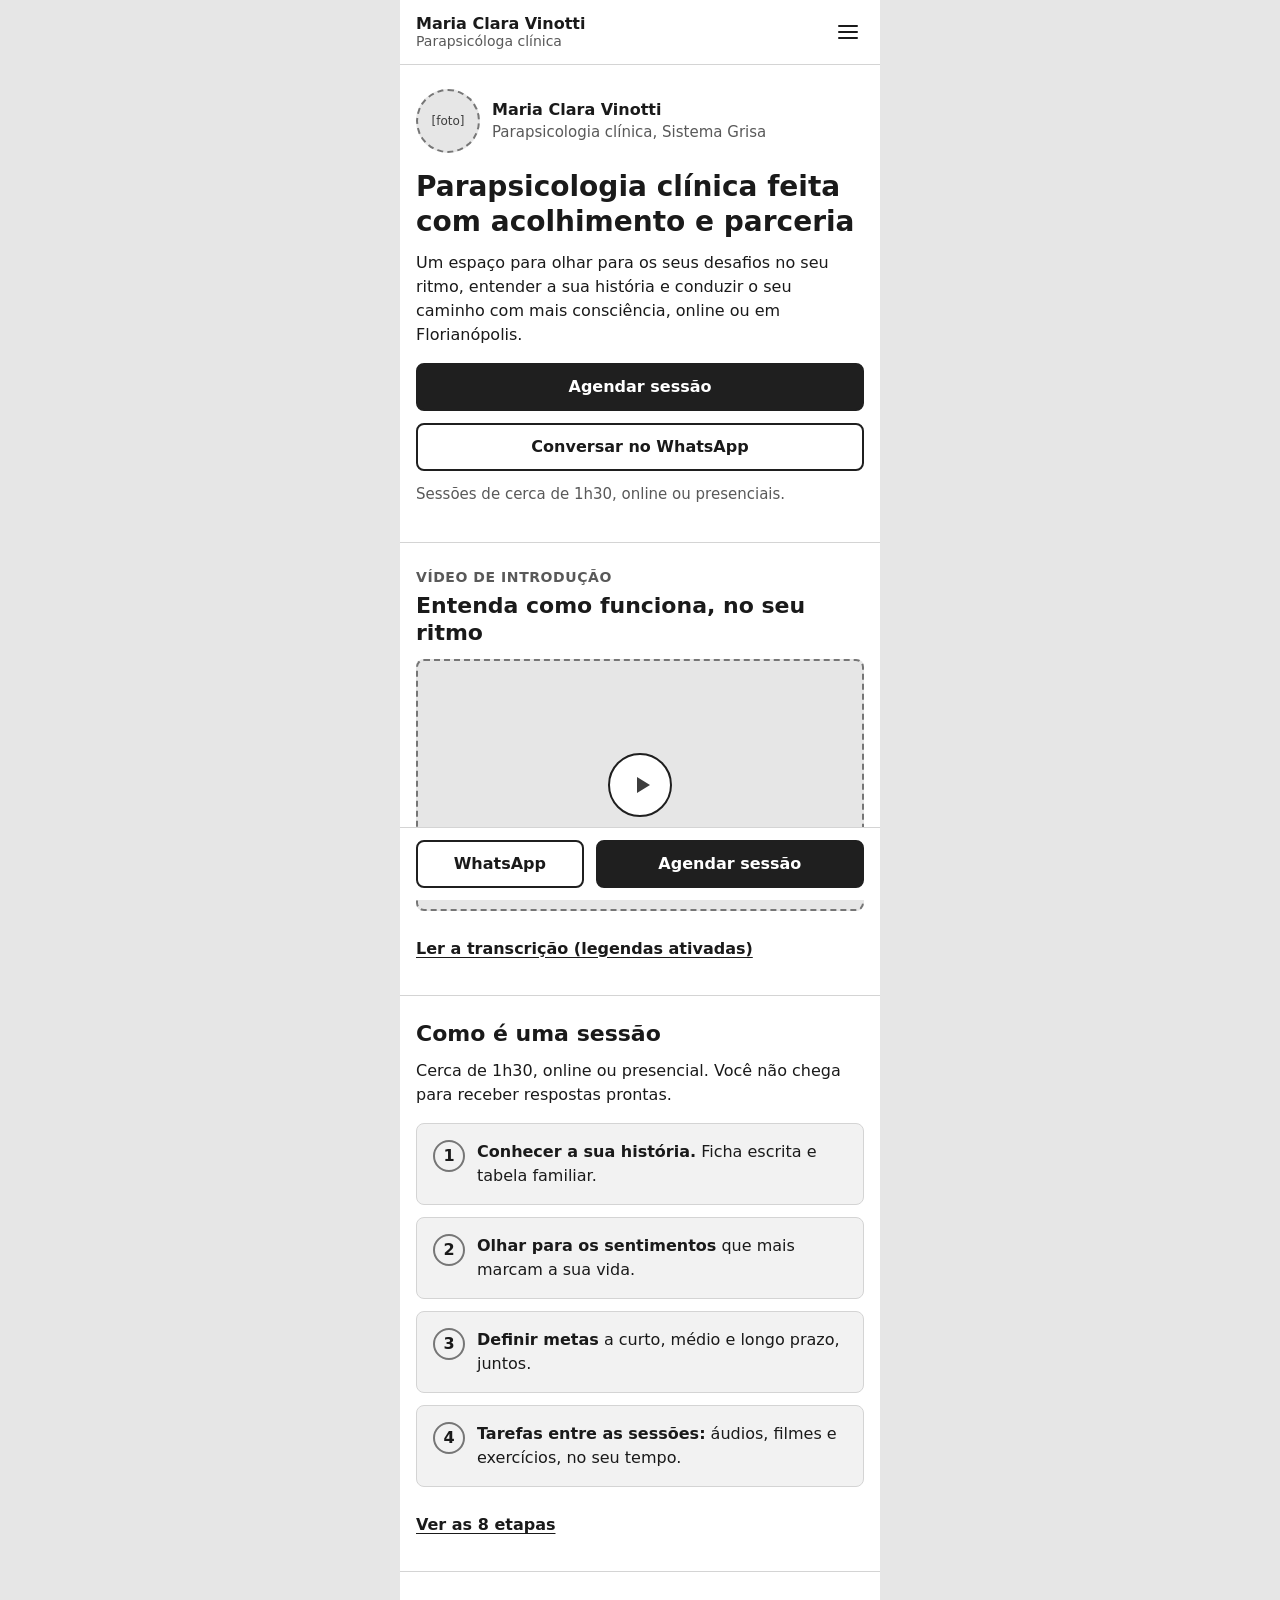
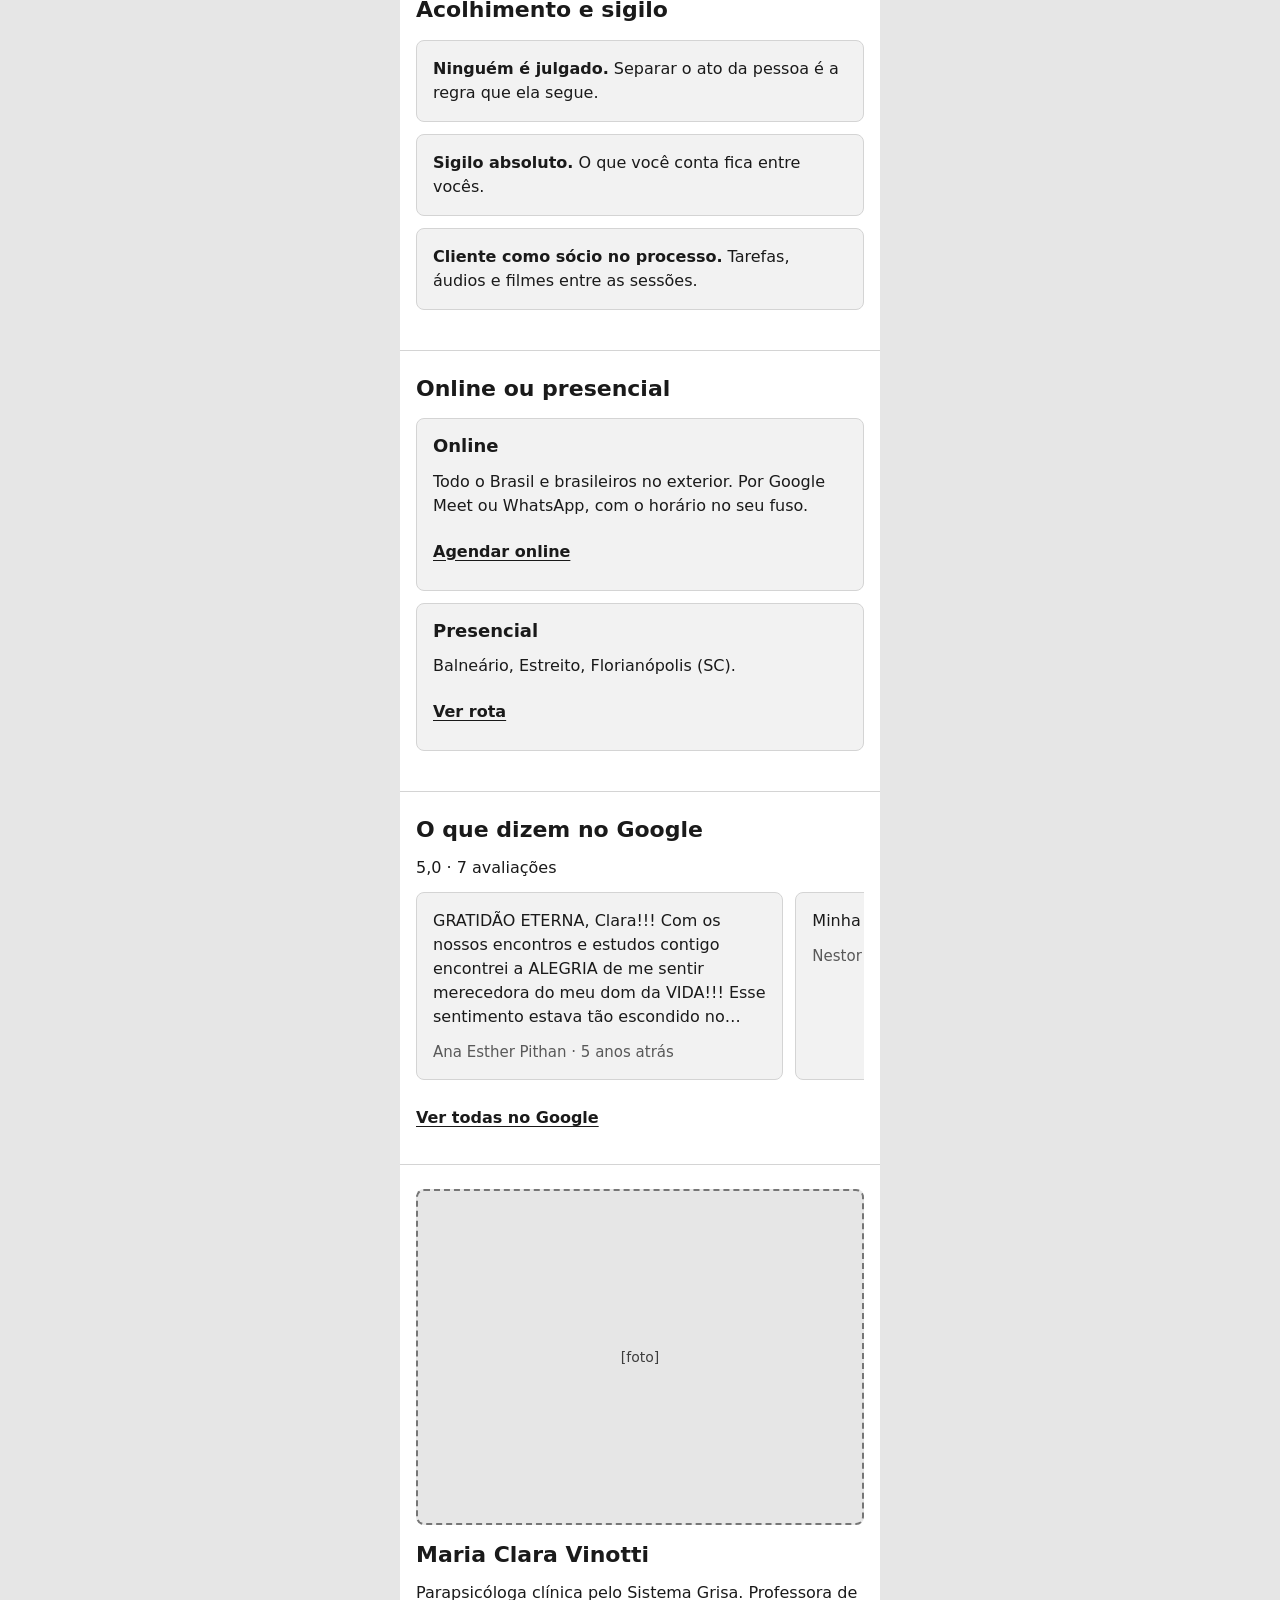
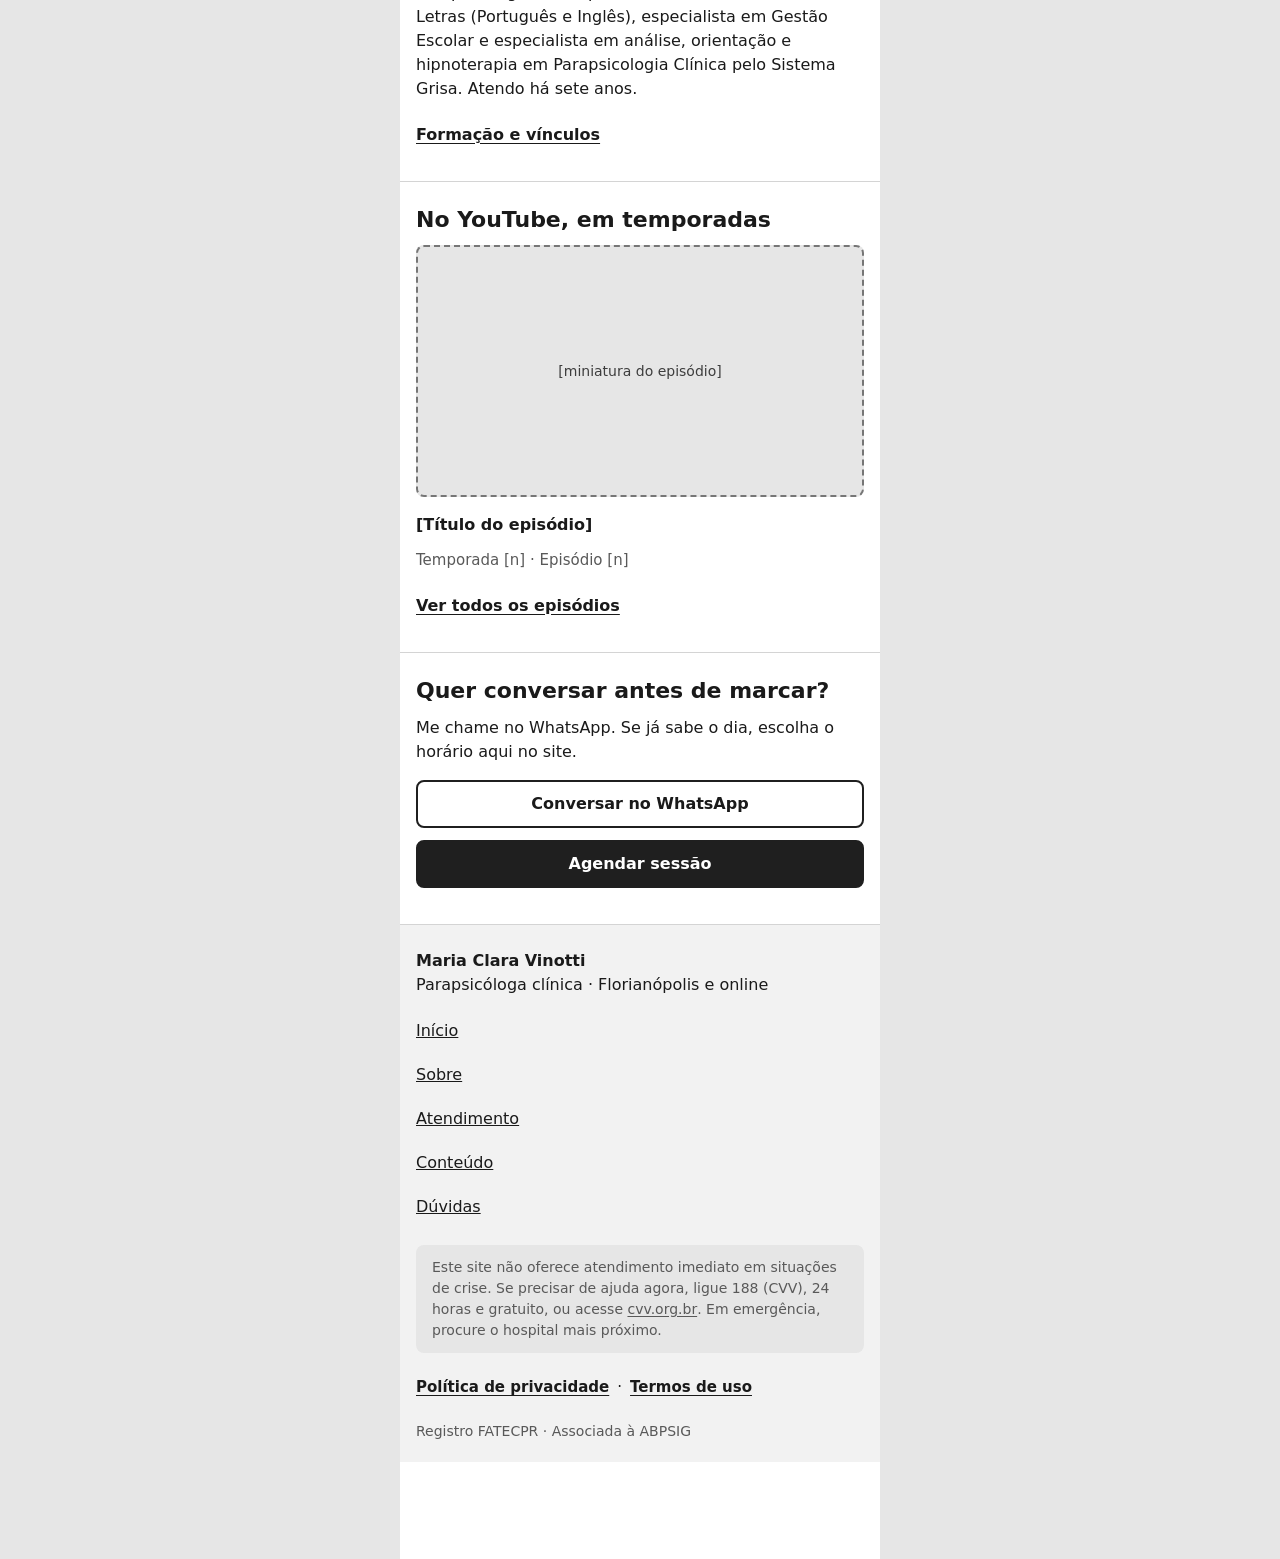
==== commit 8ac1117e: "A e C: nota e número de avaliações do perfil no Google "5,0 · 7 avaliações" no lugar do espaço reser" ====
--- a/index.html
+++ b/index.html
@@ -111,7 +111,7 @@
       <!-- 6. Avaliações -->
       <div class="bloco">
         <h2 id="titulo-avaliacoes">O que dizem no Google</h2>
-        <p>[nota] · [nº] avaliações</p>
+        <p>5,0 · 7 avaliações</p>
         <ul class="rolagem-horizontal" tabindex="0" role="region" aria-labelledby="titulo-avaliacoes">
           <li class="cartao">
             <p class="avaliacao-texto">GRATIDÃO ETERNA, Clara!!! Com os nossos encontros e estudos contigo encontrei a ALEGRIA de me sentir merecedora do meu dom da VIDA!!! Esse sentimento estava tão escondido no subconsciente... que só com nossas hipnoses e sessões consegui trazer tudo para o consciente e então me libertar... para uma vida muito mais plena e leve. Seguir meu rumo com consciência das minhas escolhas... tão transformadoras de experiências! Viva, sucesso nos teus rumos e determinação de ajudar as pessoas!</p>
